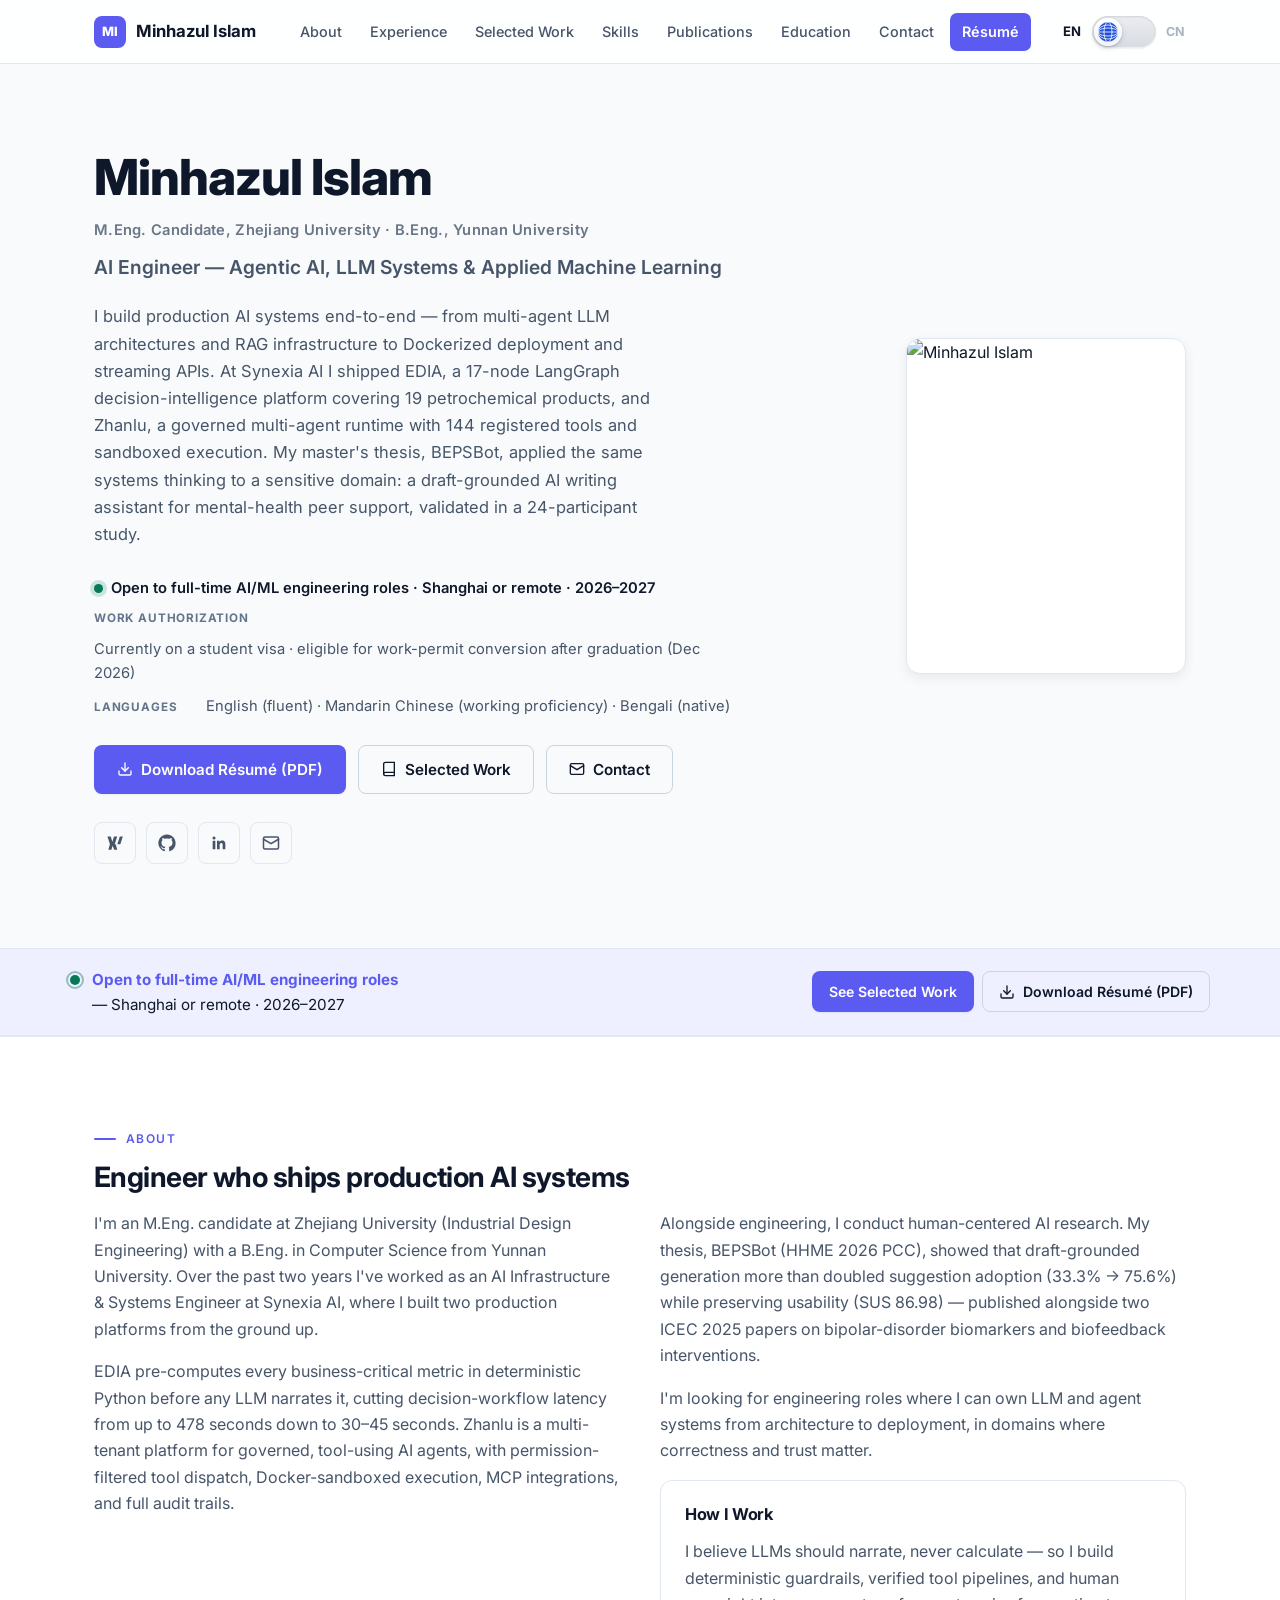
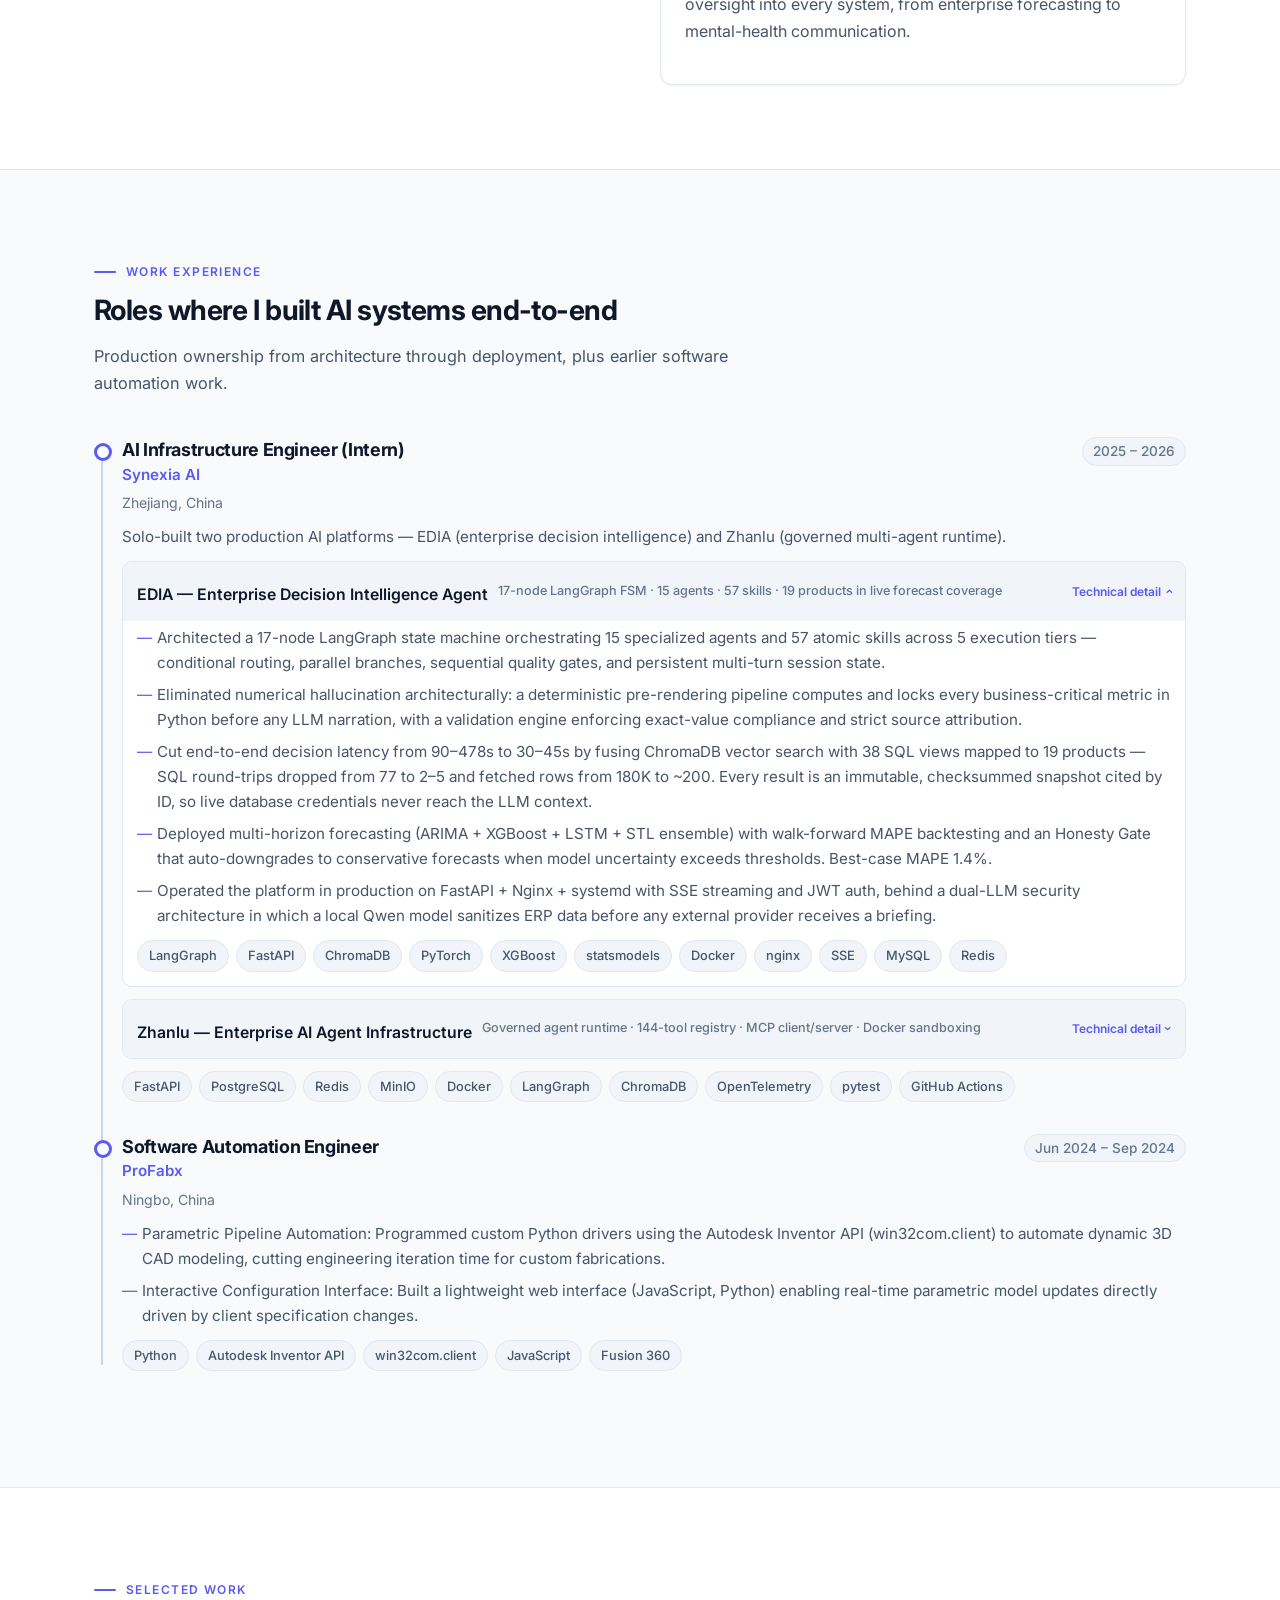
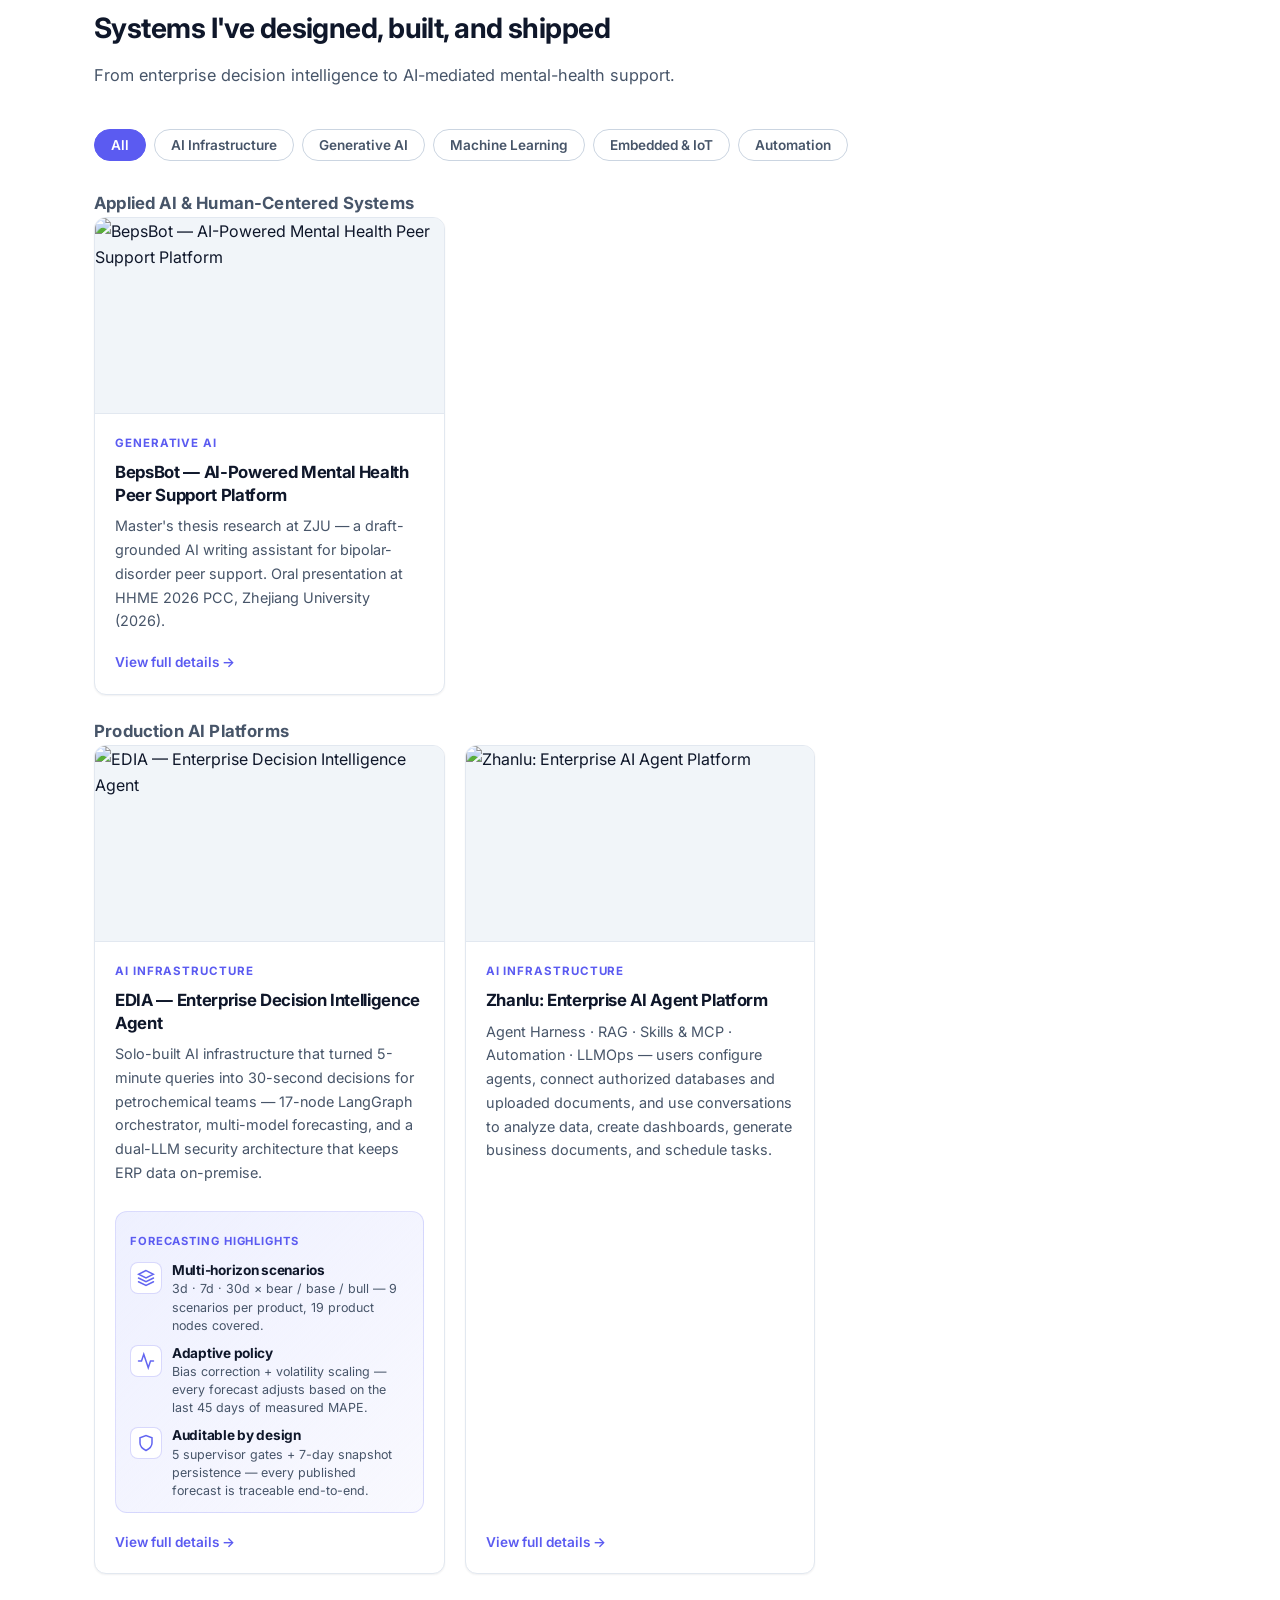
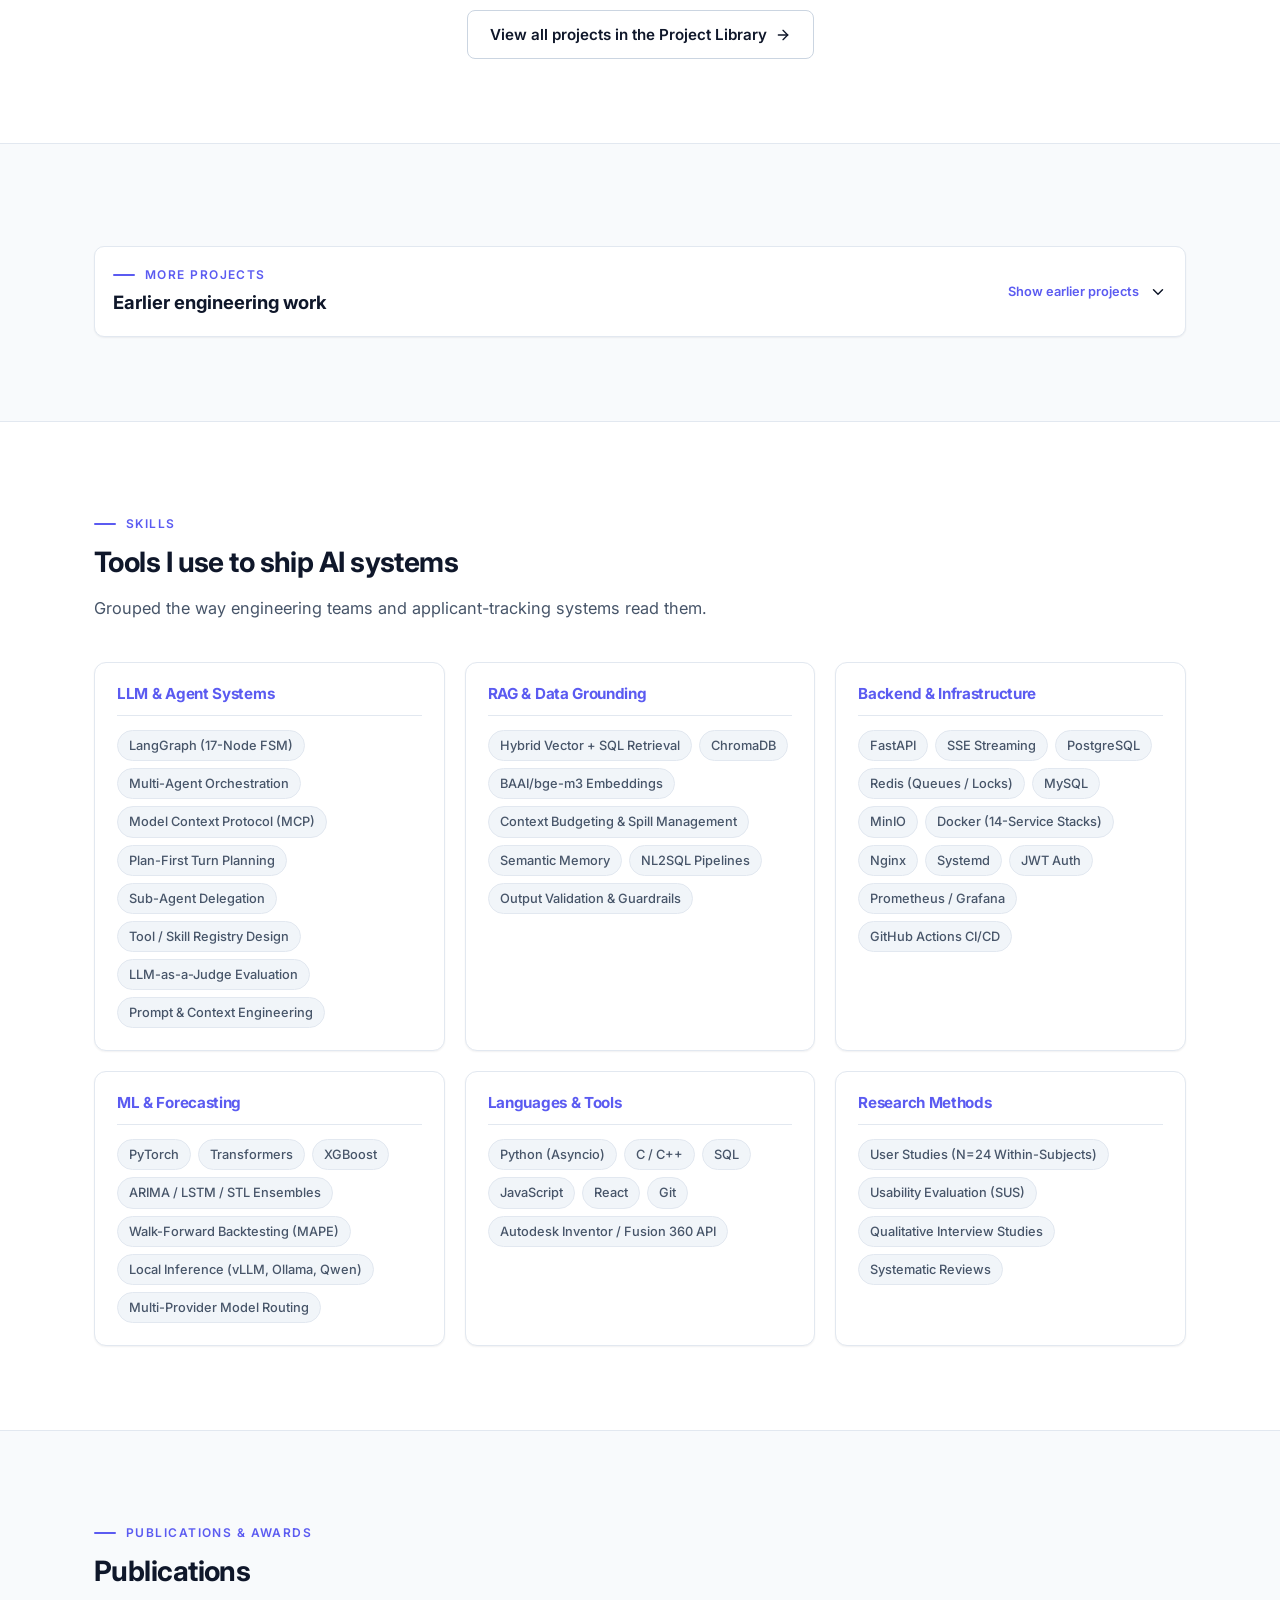
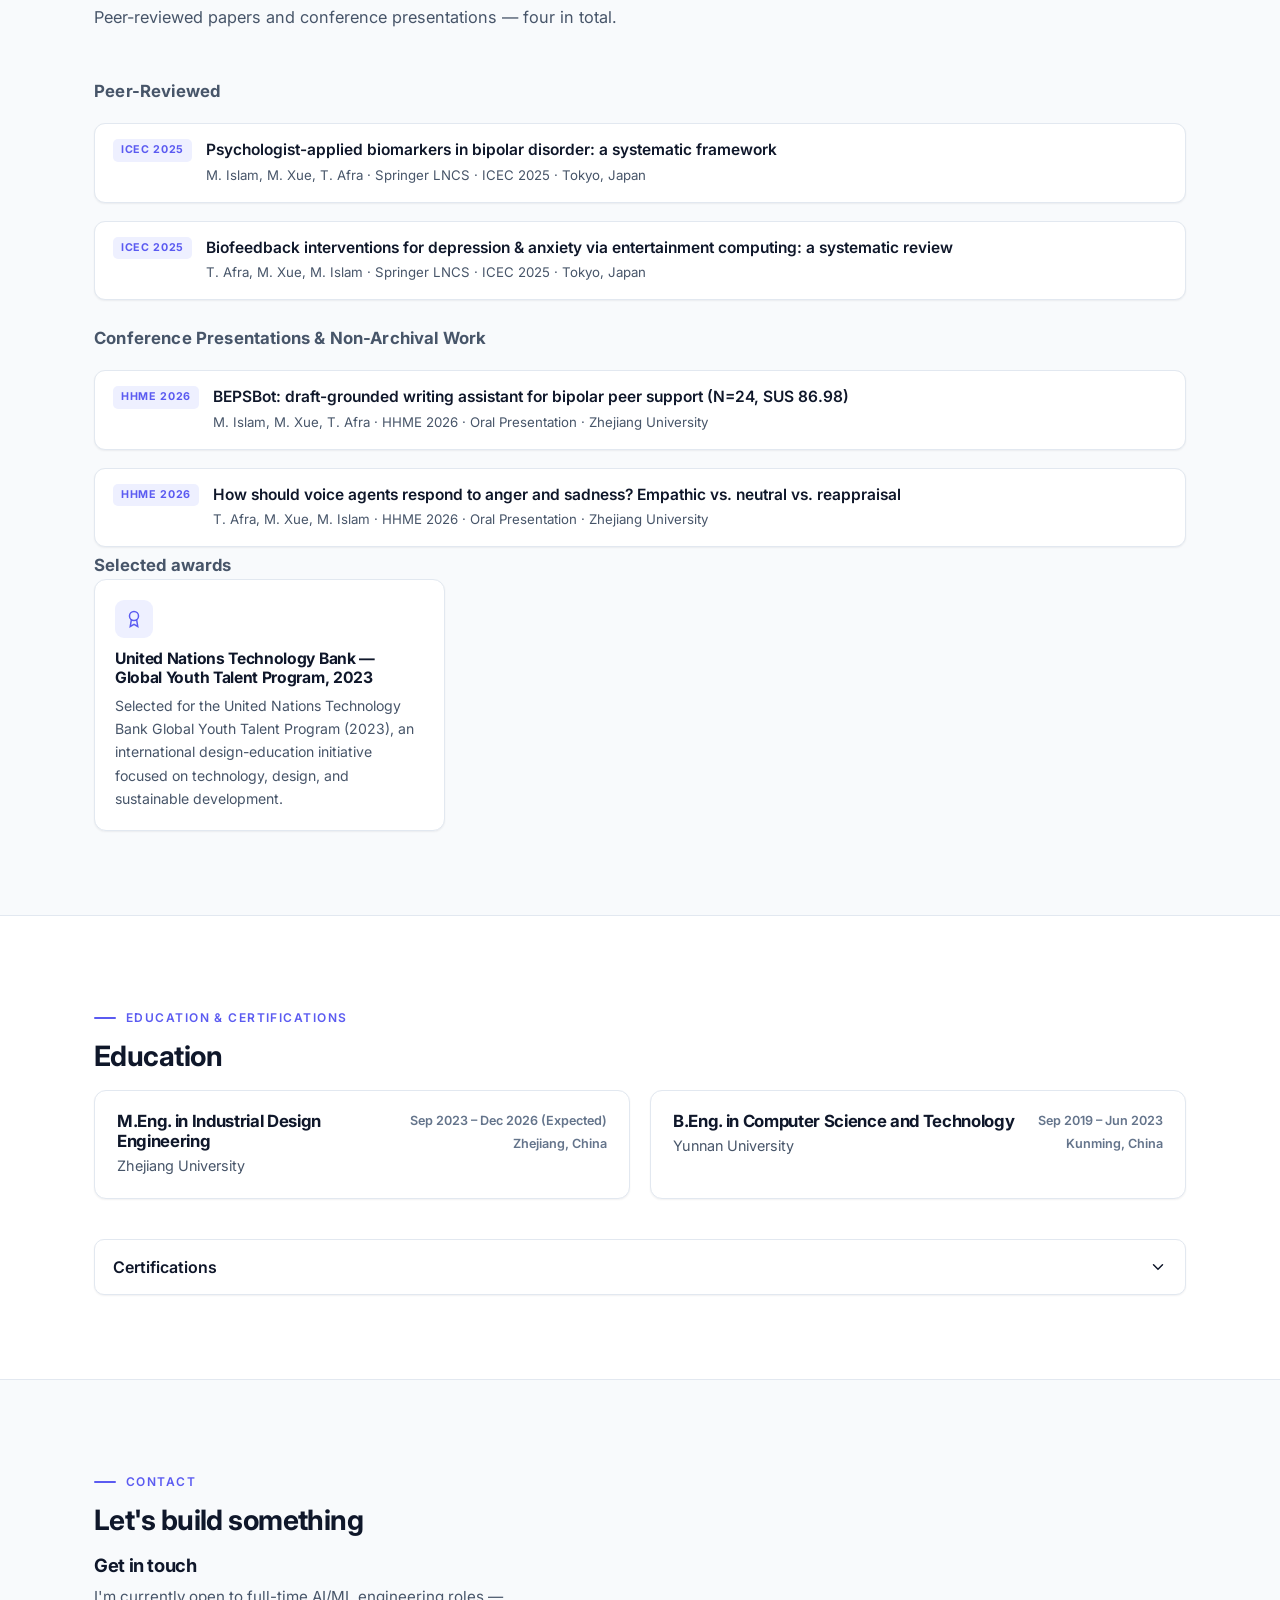
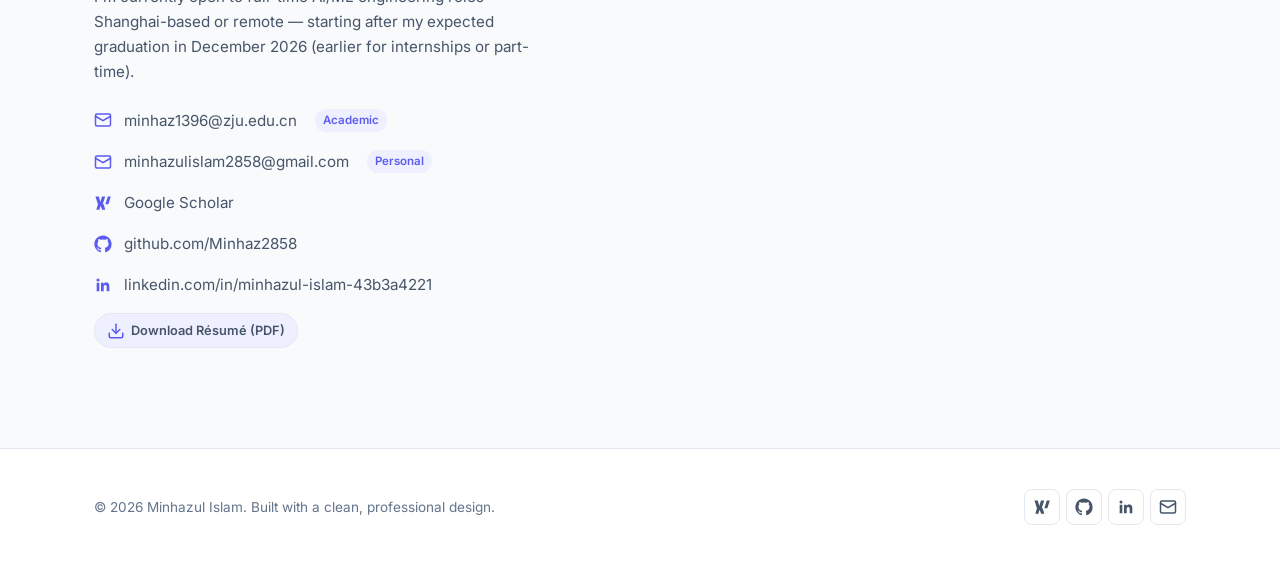
==== index.html @ f7683e4e "Reposition portfolio from PhD applicant to AI Engineer (EN + ZH) Reframe the bilingual portfolio for" ====
<!DOCTYPE html>
<html lang="en">
<head>
  <meta charset="UTF-8" />
  <meta name="viewport" content="width=device-width, initial-scale=1.0" />
  <title data-i18n="meta.title">Minhazul Islam — AI Engineer | Agentic AI, LLM Systems &amp; Full-Stack</title>
  <meta name="description" data-i18n="meta.description" content="AI Engineer with 2+ years building production agentic AI systems — LangGraph multi-agent platforms, RAG infrastructure, and LLMOps. Shipped a 17-node decision-intelligence platform covering 19 petrochemical products in live forecast use. Open to AI/ML engineering roles in Shanghai or remote." />
  <meta name="author" content="Minhazul Islam" />
  <meta property="og:type" content="profile" />
  <meta property="og:title" content="Minhazul Islam — AI Engineer | Agentic AI, LLM Systems &amp; Full-Stack" />
  <meta property="og:description" content="AI Engineer building production agentic AI systems: LangGraph multi-agent platforms, RAG infrastructure, and full-stack LLM applications. Open to full-time roles in Shanghai or remote." />
  <meta name="twitter:card" content="summary" />
  <meta name="twitter:title" content="Minhazul Islam — AI Engineer" />
  <meta name="twitter:description" content="Agentic AI, LLM systems, and full-stack engineering. Open to full-time roles in Shanghai or remote." />
  <link rel="icon" href="data:image/svg+xml,<svg xmlns='http://www.w3.org/2000/svg' viewBox='0 0 100 100'><rect width='100' height='100' rx='20' fill='%235b5bf1'/><text x='50' y='68' font-size='52' font-family='Arial' font-weight='bold' fill='white' text-anchor='middle'>MI</text></svg>" />
  <link rel="preconnect" href="https://fonts.googleapis.com" />
  <link rel="preconnect" href="https://fonts.gstatic.com" crossorigin />
  <link href="https://fonts.googleapis.com/css2?family=Inter:wght@400;500;600;700;800&display=swap" rel="stylesheet" />
  <link rel="stylesheet" href="css/style.css?v=1101" />
  <script>
    /* Theme init — landing page is always light, no dark mode */
    (function () {
      document.documentElement.setAttribute("data-theme", "light");
    })();
    /* Lang init — avoid flash of wrong language */
    (function () {
      var l = localStorage.getItem("lang");
      if (!l) l = (navigator.language || "").toLowerCase().indexOf("zh") === 0 ? "zh" : "en";
      document.documentElement.setAttribute("lang", l);
      document.documentElement.setAttribute("data-lang", l);
    })();
  </script>
</head>
<body>

  <!-- ======================= Navbar ======================= -->
  <nav class="navbar">
    <div class="container navbar-inner">
      <a href="#top" class="brand">
        <span class="brand-mark">MI</span>
        Minhazul Islam
      </a>
      <div class="nav-links" id="nav-links">
        <a href="#about" data-i18n="nav.about">About</a>
        <a href="#experience" data-i18n="nav.experience">Experience</a>
        <a href="#projects" data-i18n="nav.projects">Selected Work</a>
        <a href="#skills" data-i18n="nav.skills">Skills</a>
        <a href="#publications" data-i18n="nav.publications">Publications</a>
        <a href="#education" data-i18n="nav.education">Education</a>
        <a href="#contact" data-i18n="nav.contact">Contact</a>
        <a href="assets/Minhazul_Islam_Resume.pdf" class="nav-cv" download="Minhazul_Islam_Resume.pdf" data-i18n="nav.cv">Résumé</a>
      </div>
      <div class="nav-actions">
        <div class="lang-switch" id="lang-switch" data-lang="en">
          <span class="lang-switch-side left">EN</span>
          <button class="lang-track" id="lang-track" type="button" data-i18n-aria="contact.langAria" aria-label="Switch language" aria-pressed="false">
            <span class="lang-knob" aria-hidden="true">
              <svg class="lang-flag lang-flag-en" viewBox="0 0 22 22" aria-hidden="true">
                <defs>
                  <clipPath id="lang-globe-clip"><circle cx="11" cy="11" r="10"/></clipPath>
                </defs>
                <circle cx="11" cy="11" r="10" fill="#1d4ed8"/>
                <g clip-path="url(#lang-globe-clip)" fill="none" stroke="rgba(255,255,255,0.9)" stroke-width="0.9">
                  <ellipse cx="11" cy="11" rx="10" ry="4"/>
                  <ellipse cx="11" cy="11" rx="10" ry="7"/>
                  <ellipse cx="11" cy="11" rx="4" ry="10"/>
                  <line x1="1" y1="11" x2="21" y2="11"/>
                </g>
                <circle cx="11" cy="11" r="10" fill="none" stroke="rgba(255,255,255,0.4)" stroke-width="0.6"/>
              </svg>
              <svg class="lang-flag lang-flag-cn" viewBox="0 0 30 20" aria-hidden="true">
                <rect width="30" height="20" rx="1.5" fill="#de2910"/>
                <g fill="#ffde00">
                  <!-- Big star (upper left) -->
                  <polygon points="5,3.5 5.95,6.2 8.7,6.2 6.45,7.85 7.25,10.45 5,8.8 2.75,10.45 3.55,7.85 1.3,6.2 4.05,6.2"/>
                  <!-- Small stars (upper right) -->
                  <polygon points="11.5,1.5 11.9,2.55 12.95,2.55 12.1,3.15 12.45,4.2 11.5,3.6 10.55,4.2 10.9,3.15 10.05,2.55 11.1,2.55"/>
                  <polygon points="13.7,3.6 14.1,4.65 15.15,4.65 14.3,5.25 14.65,6.3 13.7,5.7 12.75,6.3 13.1,5.25 12.25,4.65 13.3,4.65"/>
                  <polygon points="13.7,6.6 14.1,7.65 15.15,7.65 14.3,8.25 14.65,9.3 13.7,8.7 12.75,9.3 13.1,8.25 12.25,7.65 13.3,7.65"/>
                  <polygon points="11.5,8.7 11.9,9.75 12.95,9.75 12.1,10.35 12.45,11.4 11.5,10.8 10.55,11.4 10.9,10.35 10.05,9.75 11.1,9.75"/>
                </g>
              </svg>
            </span>
          </button>
          <span class="lang-switch-side right">CN</span>
        </div>
        <button class="icon-btn menu-toggle" id="menu-toggle" aria-label="Open menu">
          <svg id="icon-menu" viewBox="0 0 24 24" fill="none" stroke="currentColor" stroke-width="2" stroke-linecap="round"><path d="M3 6h18M3 12h18M3 18h18"/></svg>
          <svg id="icon-close" viewBox="0 0 24 24" fill="none" stroke="currentColor" stroke-width="2" stroke-linecap="round" style="display:none"><path d="M18 6L6 18M6 6l12 12"/></svg>
        </button>
      </div>
    </div>
  </nav>

  <!-- Mobile menu -->
  <div class="mobile-menu" id="mobile-menu">
    <a href="#about" data-i18n="mm.about">About</a>
    <a href="#experience" data-i18n="mm.experience">Experience</a>
    <a href="#projects" data-i18n="mm.projects">Selected Work</a>
    <a href="#skills" data-i18n="mm.skills">Skills</a>
    <a href="#publications" data-i18n="mm.publications">Publications</a>
    <a href="#education" data-i18n="mm.education">Education</a>
    <a href="#earlier-projects" data-i18n="earlier.eyebrow">More Projects</a>
    <a href="#contact" data-i18n="mm.contact">Contact</a>
    <a href="assets/Minhazul_Islam_Resume.pdf" download="Minhazul_Islam_Resume.pdf" data-i18n="nav.cv">Résumé</a>
    <a href="projects.html" data-i18n="mm.library">Project Library</a>
  </div>

  <main id="top">

    <!-- ======================= Hero ======================= -->
    <header class="hero">
      <div class="container">
        <div class="hero-grid">
          <div class="hero-main">
            <h1>Minhazul Islam</h1>
            <p class="hero-kicker" data-i18n="hero.kicker">M.Eng. Candidate, Zhejiang University · B.Eng., Yunnan University</p>
            <p class="hero-role" data-i18n="hero.role">AI Engineer — Agentic AI, LLM Systems & Applied Machine Learning</p>
            <p class="hero-summary" data-i18n="hero.summary">
              I build production AI systems end-to-end — from multi-agent LLM architectures and RAG infrastructure to Dockerized deployment and streaming APIs. At Synexia AI I shipped EDIA, a 17-node LangGraph decision-intelligence platform covering 19 petrochemical products, and Zhanlu, a governed multi-agent runtime with 144 registered tools and sandboxed execution. My master's thesis, BEPSBot, applied the same systems thinking to a sensitive domain: a draft-grounded AI writing assistant for mental-health peer support, validated in a 24-participant study.
            </p>
            <ul class="hero-status">
              <li class="hs-item">
                <span class="hs-dot" aria-hidden="true"></span>
                <span class="hs-text" id="hero-availability">Open to full-time AI/ML engineering roles · Shanghai or remote · 2026–2027</span>
              </li>
              <li class="hs-item">
                <span class="hs-label" data-i18n="avail.workAuthLabel">Work authorization</span>
                <span class="hs-text" id="hero-workauth">Currently on a student visa · eligible for work-permit conversion after graduation (Dec 2026)</span>
              </li>
              <li class="hs-item">
                <span class="hs-label" data-i18n="avail.languagesLabel">Languages</span>
                <span class="hs-text" id="hero-languages">English (fluent) · Mandarin Chinese (working proficiency) · Bengali (native)</span>
              </li>
            </ul>
            <div class="hero-actions">
              <a href="assets/Minhazul_Islam_Resume.pdf" class="btn btn-primary" download="Minhazul_Islam_Resume.pdf" data-i18n-aria="hero.resumeAria" aria-label="Download résumé as PDF">
                <svg viewBox="0 0 24 24" fill="none" stroke="currentColor" stroke-width="2" stroke-linecap="round"><path d="M21 15v4a2 2 0 0 1-2 2H5a2 2 0 0 1-2-2v-4"/><path d="M7 10l5 5 5-5"/><path d="M12 15V3"/></svg>
                <span data-i18n="hero.downloadCv">Download Résumé (PDF)</span>
              </a>
              <a href="#projects" class="btn btn-secondary">
                <svg viewBox="0 0 24 24" fill="none" stroke="currentColor" stroke-width="2" stroke-linecap="round"><path d="M4 19.5A2.5 2.5 0 0 1 6.5 17H20"/><path d="M6.5 2H20v20H6.5A2.5 2.5 0 0 1 4 19.5v-15A2.5 2.5 0 0 1 6.5 2z"/></svg>
                <span data-i18n="hero.research">Selected Work</span>
              </a>
              <a href="#contact" class="btn btn-secondary">
                <svg viewBox="0 0 24 24" fill="none" stroke="currentColor" stroke-width="2" stroke-linecap="round"><rect x="2" y="4" width="20" height="16" rx="2"/><path d="m22 7-10 6L2 7"/></svg>
                <span data-i18n="hero.contactMe">Contact</span>
              </a>
            </div>
            <div class="hero-socials">
              <a class="icon-btn" href="https://scholar.google.com/citations?hl=en&view_op=search_authors&mauthors=Minhazul+Islam" target="_blank" rel="noopener" aria-label="Google Scholar">
                <svg viewBox="0 0 24 24" fill="currentColor"><path d="M5.242 13.769 1.955 3.206h4.393l1.863 6.301a75 75 0 0 1 .22 1.003 75 75 0 0 1 .238-1.003l1.98-6.301h4.283l-3.29 10.563zM22.396 3.206l-3.27 10.563h-3.999l3.271-10.563zM5.242 13.769 3.112 21h4.113l1.554-5.258 2.162 5.258h4.113l-2.13-7.231z"/></svg>
              </a>
              <a class="icon-btn" href="https://github.com/Minhaz2858" target="_blank" rel="noopener" aria-label="GitHub">
                <svg viewBox="0 0 24 24" fill="currentColor"><path d="M12 .5C5.65.5.5 5.65.5 12c0 5.08 3.29 9.39 7.86 10.91.58.11.79-.25.79-.55 0-.27-.01-1.17-.02-2.12-3.2.7-3.87-1.36-3.87-1.36-.52-1.33-1.28-1.68-1.28-1.68-1.04-.71.08-.7.08-.7 1.15.08 1.76 1.19 1.76 1.19 1.03 1.75 2.69 1.25 3.35.95.1-.74.4-1.25.72-1.54-2.55-.29-5.24-1.28-5.24-5.68 0-1.26.45-2.28 1.19-3.09-.12-.29-.52-1.46.11-3.05 0 0 .97-.31 3.17 1.18a11 11 0 0 1 5.77 0c2.2-1.49 3.17-1.18 3.17-1.18.63 1.59.23 2.76.11 3.05.74.81 1.19 1.83 1.19 3.09 0 4.41-2.69 5.38-5.25 5.67.41.35.77 1.04.77 2.1 0 1.52-.01 2.74-.01 3.11 0 .3.2.66.8.55A11.51 11.51 0 0 0 23.5 12C23.5 5.65 18.35.5 12 .5z"/></svg>
              </a>
              <a class="icon-btn" href="https://www.linkedin.com/in/minhazul-islam-43b3a4221/" target="_blank" rel="noopener" aria-label="LinkedIn">
                <svg viewBox="0 0 24 24" fill="currentColor"><path d="M20.45 20.45h-3.55v-5.57c0-1.33-.03-3.04-1.85-3.04-1.86 0-2.14 1.45-2.14 2.94v5.67H9.35V9h3.41v1.56h.05c.48-.9 1.64-1.85 3.37-1.85 3.6 0 4.27 2.37 4.27 5.46v6.28zM5.34 7.43a2.06 2.06 0 1 1 0-4.12 2.06 2.06 0 0 1 0 4.12zM7.12 20.45H3.55V9h3.57v11.45z"/></svg>
              </a>
              <a class="icon-btn" href="mailto:minhaz1396@zju.edu.cn" aria-label="Email">
                <svg viewBox="0 0 24 24" fill="none" stroke="currentColor" stroke-width="2" stroke-linecap="round"><rect x="2" y="4" width="20" height="16" rx="2"/><path d="m22 7-10 6L2 7"/></svg>
              </a>
            </div>
          </div>
          <div class="hero-photo">
            <div class="photo-frame">
              <img src="assets/profile.jpg" alt="Minhazul Islam" />
            </div>
          </div>
        </div>
      </div>
    </header>

    <!-- ======================= Availability ======================= -->
    <div class="availability">
      <div class="container availability-inner">
        <p class="availability-text">
          <span class="av-pulse" aria-hidden="true"></span>
          <span class="avail-content">
            <strong data-i18n="avail.textStrong">Open to full-time AI/ML engineering roles</strong>
            <span data-i18n="avail.textRest"> — Shanghai or remote · 2026–2027</span>
          </span>
        </p>
        <div class="availability-actions">
          <a href="#projects" class="btn btn-primary" data-i18n="avail.seeProjects">See Selected Work</a>
          <a href="assets/Minhazul_Islam_Resume.pdf" class="btn btn-secondary" download="Minhazul_Islam_Resume.pdf">
            <svg viewBox="0 0 24 24" fill="none" stroke="currentColor" stroke-width="2" stroke-linecap="round"><path d="M21 15v4a2 2 0 0 1-2 2H5a2 2 0 0 1-2-2v-4"/><path d="M7 10l5 5 5-5"/><path d="M12 15V3"/></svg>
            <span data-i18n="avail.downloadCv">Download Résumé (PDF)</span>
          </a>
        </div>
      </div>
    </div>

    <!-- ======================= About ======================= -->
    <section class="section section-alt" id="about">
      <div class="container">
        <span class="eyebrow" data-i18n="about.eyebrow">About</span>
        <h2 class="section-title" data-i18n="about.title">Engineer who ships production AI systems</h2>
        <div class="about-grid">
          <div>
            <p data-i18n="about.p1">
              I'm an M.Eng. candidate at Zhejiang University (Industrial Design Engineering) with a B.Eng. in Computer Science from Yunnan University. Over the past two years I've worked as an AI Infrastructure &amp; Systems Engineer at Synexia AI, where I built two production platforms from the ground up.
            </p>
            <p data-i18n="about.p2">
              EDIA pre-computes every business-critical metric in deterministic Python before any LLM narrates it, cutting decision-workflow latency from up to 478 seconds down to 30–45 seconds. Zhanlu is a multi-tenant platform for governed, tool-using AI agents, with permission-filtered tool dispatch, Docker-sandboxed execution, MCP integrations, and full audit trails.
            </p>
          </div>
          <div>
            <p data-i18n="about.p3">
              Alongside engineering, I conduct human-centered AI research. My thesis, BEPSBot (HHME 2026 PCC), showed that draft-grounded generation more than doubled suggestion adoption (33.3% → 75.6%) while preserving usability (SUS 86.98) — published alongside two ICEC 2025 papers on bipolar-disorder biomarkers and biofeedback interventions.
            </p>
            <p data-i18n="about.p4">
              I'm looking for engineering roles where I can own LLM and agent systems from architecture to deployment, in domains where correctness and trust matter.
            </p>
            <div class="about-card">
              <h3 data-i18n="about.howTitle">How I Work</h3>
              <p data-i18n="about.howIWork">
                I believe LLMs should narrate, never calculate — so I build deterministic guardrails, verified tool pipelines, and human oversight into every system, from enterprise forecasting to mental-health communication.
              </p>
            </div>
          </div>
        </div>
      </div>
    </section>

    <!-- ======================= Experience ======================= -->
    <section class="section" id="experience">
      <div class="container">
        <span class="eyebrow" data-i18n="exp.eyebrow">Work Experience</span>
        <h2 class="section-title" data-i18n="exp.title">Roles where I built AI systems end-to-end</h2>
        <p class="section-sub" data-i18n="exp.sub">Production ownership from architecture through deployment, plus earlier software automation work.</p>
        <div class="timeline" id="experience-list"></div>
      </div>
    </section>

    <!-- ======================= Selected Work ======================= -->
    <section class="section section-alt" id="projects">
      <div class="container">
        <span class="eyebrow" data-i18n="proj.eyebrow">Selected Work</span>
        <h2 class="section-title" data-i18n="proj.title">Systems I've designed, built, and shipped</h2>
        <p class="section-sub" data-i18n="proj.sub">From enterprise decision intelligence to AI-mediated mental-health support.</p>
        <div class="filter-bar" id="filter-bar"></div>
        <h3 class="grid-subhead" data-i18n="proj.researchTitle">Applied AI &amp; Human-Centered Systems</h3>
        <div class="projects-grid" id="research-projects-grid"></div>
        <h3 class="grid-subhead" data-i18n="proj.systemsTitle">Production AI Platforms</h3>
        <div class="projects-grid" id="systems-projects-grid"></div>
        <div class="view-all-row">
          <a href="projects.html" class="btn btn-secondary">
            <span data-i18n="proj.viewAll">View all projects in the Project Library</span>
            <svg viewBox="0 0 24 24" fill="none" stroke="currentColor" stroke-width="2" stroke-linecap="round"><path d="M5 12h14"/><path d="m12 5 7 7-7 7"/></svg>
          </a>
        </div>
      </div>
    </section>

    <!-- ======================= More Projects ======================= -->
    <section class="section" id="earlier-projects">
      <div class="container">
        <details class="certs-collapse earlier-collapse">
          <summary>
            <span class="earlier-summary">
              <span class="eyebrow" data-i18n="earlier.eyebrow">More Projects</span>
              <span class="earlier-title" data-i18n="earlier.title">Earlier engineering work</span>
            </span>
            <span class="exp-toggle" data-i18n="earlier.toggle">Show earlier projects</span>
            <svg viewBox="0 0 24 24" fill="none" stroke="currentColor" stroke-width="2" stroke-linecap="round" aria-hidden="true"><path d="m6 9 6 6 6-6"/></svg>
          </summary>
          <div class="earlier-body">
            <p class="section-sub" data-i18n="earlier.sub">CAD automation, assistive hardware, IoT, and recommendation systems.</p>
            <div class="projects-grid" id="earlier-projects-grid"></div>
            <div class="view-all-row">
              <a href="projects.html" class="btn btn-secondary">
                <span data-i18n="proj.viewAll">View all projects in the Project Library</span>
                <svg viewBox="0 0 24 24" fill="none" stroke="currentColor" stroke-width="2" stroke-linecap="round"><path d="M5 12h14"/><path d="m12 5 7 7-7 7"/></svg>
              </a>
            </div>
          </div>
        </details>
      </div>
    </section>

    <!-- ======================= Skills ======================= -->
    <section class="section section-alt" id="skills">
      <div class="container">
        <span class="eyebrow" data-i18n="skills.eyebrow">Skills</span>
        <h2 class="section-title" data-i18n="skills.title">Tools I use to ship AI systems</h2>
        <p class="section-sub" data-i18n="skills.sub">Grouped the way engineering teams and applicant-tracking systems read them.</p>
        <div class="skills-grid" id="skills-grid"></div>
      </div>
    </section>

    <!-- ======================= Publications & Awards ======================= -->
    <section class="section" id="publications">
      <div class="container">
        <span class="eyebrow" data-i18n="pub.eyebrow">Publications &amp; Awards</span>
        <h2 class="section-title" data-i18n="pub.title">Publications</h2>
        <p class="section-sub" data-i18n="pub.sub">Peer-reviewed papers and conference presentations — four in total.</p>
        <div id="publications-list"></div>
        <h3 class="grid-subhead" data-i18n="ach.title">Selected awards</h3>
        <div class="achv-grid" id="achv-grid"></div>
      </div>
    </section>

    <!-- ======================= Education ======================= -->
    <section class="section section-alt" id="education">
      <div class="container">
        <span class="eyebrow" data-i18n="edu.eyebrow">Education &amp; Certifications</span>
        <h2 class="section-title" data-i18n="edu.title">Education</h2>
        <div class="edu-grid" id="edu-list"></div>
        <details class="certs-collapse">
          <summary>
            <span data-i18n="edu.certsTitle">Certifications</span>
            <svg viewBox="0 0 24 24" fill="none" stroke="currentColor" stroke-width="2" stroke-linecap="round" aria-hidden="true"><path d="m6 9 6 6 6-6"/></svg>
          </summary>
          <div class="cert-list" id="cert-list"></div>
        </details>
      </div>
    </section>

    <!-- ======================= Contact ======================= -->
    <section class="section" id="contact">
      <div class="container">
        <span class="eyebrow" data-i18n="contact.eyebrow">Contact</span>
        <h2 class="section-title" data-i18n="contact.title">Let's build something</h2>
        <div class="contact-grid">
          <div class="contact-info">
            <h3 data-i18n="contact.getInTouch">Get in touch</h3>
            <p data-i18n="contact.text">I'm open to full-time AI/ML engineering roles in Shanghai or remote, starting 2026–2027. I'm most interested in teams building LLM/agent systems, RAG infrastructure, or applied machine learning where correctness matters. I'm also happy to talk about the published research behind these systems.</p>
            <ul class="contact-list">
              <li>
                <svg viewBox="0 0 24 24" fill="none" stroke="currentColor" stroke-width="2" stroke-linecap="round"><rect x="2" y="4" width="20" height="16" rx="2"/><path d="m22 7-10 6L2 7"/></svg>
                <a href="mailto:minhaz1396@zju.edu.cn">minhaz1396@zju.edu.cn</a>
                <span class="contact-tag">Academic</span>
              </li>
              <li>
                <svg viewBox="0 0 24 24" fill="none" stroke="currentColor" stroke-width="2" stroke-linecap="round"><rect x="2" y="4" width="20" height="16" rx="2"/><path d="m22 7-10 6L2 7"/></svg>
                <a href="mailto:minhazulislam2858@gmail.com">minhazulislam2858@gmail.com</a>
                <span class="contact-tag">Personal</span>
              </li>
              <li>
                <svg viewBox="0 0 24 24" fill="currentColor"><path d="M5.242 13.769 1.955 3.206h4.393l1.863 6.301a75 75 0 0 1 .22 1.003 75 75 0 0 1 .238-1.003l1.98-6.301h4.283l-3.29 10.563zM22.396 3.206l-3.27 10.563h-3.999l3.271-10.563zM5.242 13.769 3.112 21h4.113l1.554-5.258 2.162 5.258h4.113l-2.13-7.231z"/></svg>
                <a href="https://scholar.google.com/citations?hl=en&view_op=search_authors&mauthors=Minhazul+Islam" target="_blank" rel="noopener">Google Scholar</a>
              </li>
              <li>
                <svg viewBox="0 0 24 24" fill="currentColor"><path d="M12 .5C5.65.5.5 5.65.5 12c0 5.08 3.29 9.39 7.86 10.91.58.11.79-.25.79-.55 0-.27-.01-1.17-.02-2.12-3.2.7-3.87-1.36-3.87-1.36-.52-1.33-1.28-1.68-1.28-1.68-1.04-.71.08-.7.08-.7 1.15.08 1.76 1.19 1.76 1.19 1.03 1.75 2.69 1.25 3.35.95.1-.74.4-1.25.72-1.54-2.55-.29-5.24-1.28-5.24-5.68 0-1.26.45-2.28 1.19-3.09-.12-.29-.52-1.46.11-3.05 0 0 .97-.31 3.17 1.18a11 11 0 0 1 5.77 0c2.2-1.49 3.17-1.18 3.17-1.18.63 1.59.23 2.76.11 3.05.74.81 1.19 1.83 1.19 3.09 0 4.41-2.69 5.38-5.25 5.67.41.35.77 1.04.77 2.1 0 1.52-.01 2.74-.01 3.11 0 .3.2.66.8.55A11.51 11.51 0 0 0 23.5 12C23.5 5.65 18.35.5 12 .5z"/></svg>
                <a href="https://github.com/Minhaz2858" target="_blank" rel="noopener">github.com/Minhaz2858</a>
              </li>
              <li>
                <svg viewBox="0 0 24 24" fill="currentColor"><path d="M20.45 20.45h-3.55v-5.57c0-1.33-.03-3.04-1.85-3.04-1.86 0-2.14 1.45-2.14 2.94v5.67H9.35V9h3.41v1.56h.05c.48-.9 1.64-1.85 3.37-1.85 3.6 0 4.27 2.37 4.27 5.46v6.28zM5.34 7.43a2.06 2.06 0 1 1 0-4.12 2.06 2.06 0 0 1 0 4.12zM7.12 20.45H3.55V9h3.57v11.45z"/></svg>
                <a href="https://www.linkedin.com/in/minhazul-islam-43b3a4221/" target="_blank" rel="noopener">linkedin.com/in/minhazul-islam-43b3a4221</a>
              </li>
              <li>
                <a class="paper-btn" href="assets/Minhazul_Islam_Resume.pdf" download="Minhazul_Islam_Resume.pdf">
                  <svg viewBox="0 0 24 24" fill="none" stroke="currentColor" stroke-width="2" stroke-linecap="round"><path d="M21 15v4a2 2 0 0 1-2 2H5a2 2 0 0 1-2-2v-4"/><path d="M7 10l5 5 5-5"/><path d="M12 15V3"/></svg>
                  <span data-i18n="contact.downloadCv">Download Résumé (PDF)</span>
                </a>
              </li>
            </ul>
          </div>
        </div>
      </div>
    </section>
  </main>

  <!-- ======================= Footer ======================= -->
  <footer class="footer">
    <div class="container footer-inner">
      <p>&copy; <span id="year"></span> Minhazul Islam. <span data-i18n="footer.tagline">Built with a clean, professional design.</span></p>
      <div class="footer-links">
        <a class="icon-btn" href="https://scholar.google.com/citations?hl=en&view_op=search_authors&mauthors=Minhazul+Islam" target="_blank" rel="noopener" aria-label="Google Scholar">
          <svg viewBox="0 0 24 24" fill="currentColor"><path d="M5.242 13.769 1.955 3.206h4.393l1.863 6.301a75 75 0 0 1 .22 1.003 75 75 0 0 1 .238-1.003l1.98-6.301h4.283l-3.29 10.563zM22.396 3.206l-3.27 10.563h-3.999l3.271-10.563zM5.242 13.769 3.112 21h4.113l1.554-5.258 2.162 5.258h4.113l-2.13-7.231z"/></svg>
        </a>
        <a class="icon-btn" href="https://github.com/Minhaz2858" target="_blank" rel="noopener" aria-label="GitHub">
          <svg viewBox="0 0 24 24" fill="currentColor"><path d="M12 .5C5.65.5.5 5.65.5 12c0 5.08 3.29 9.39 7.86 10.91.58.11.79-.25.79-.55 0-.27-.01-1.17-.02-2.12-3.2.7-3.87-1.36-3.87-1.36-.52-1.33-1.28-1.68-1.28-1.68-1.04-.71.08-.7.08-.7 1.15.08 1.76 1.19 1.76 1.19 1.03 1.75 2.69 1.25 3.35.95.1-.74.4-1.25.72-1.54-2.55-.29-5.24-1.28-5.24-5.68 0-1.26.45-2.28 1.19-3.09-.12-.29-.52-1.46.11-3.05 0 0 .97-.31 3.17 1.18a11 11 0 0 1 5.77 0c2.2-1.49 3.17-1.18 3.17-1.18.63 1.59.23 2.76.11 3.05.74.81 1.19 1.83 1.19 3.09 0 4.41-2.69 5.38-5.25 5.67.41.35.77 1.04.77 2.1 0 1.52-.01 2.74-.01 3.11 0 .3.2.66.8.55A11.51 11.51 0 0 0 23.5 12C23.5 5.65 18.35.5 12 .5z"/></svg>
        </a>
        <a class="icon-btn" href="https://www.linkedin.com/in/minhazul-islam-43b3a4221/" target="_blank" rel="noopener" aria-label="LinkedIn">
          <svg viewBox="0 0 24 24" fill="currentColor"><path d="M20.45 20.45h-3.55v-5.57c0-1.33-.03-3.04-1.85-3.04-1.86 0-2.14 1.45-2.14 2.94v5.67H9.35V9h3.41v1.56h.05c.48-.9 1.64-1.85 3.37-1.85 3.6 0 4.27 2.37 4.27 5.46v6.28zM5.34 7.43a2.06 2.06 0 1 1 0-4.12 2.06 2.06 0 0 1 0 4.12zM7.12 20.45H3.55V9h3.57v11.45z"/></svg>
        </a>
        <a class="icon-btn" href="mailto:minhaz1396@zju.edu.cn" aria-label="Email">
          <svg viewBox="0 0 24 24" fill="none" stroke="currentColor" stroke-width="2" stroke-linecap="round"><rect x="2" y="4" width="20" height="16" rx="2"/><path d="m22 7-10 6L2 7"/></svg>
        </a>
      </div>
    </div>
  </footer>

  <script src="js/i18n.js?v=1101"></script>
  <script src="js/data.js?v=1101"></script>
  <script src="js/data.zh.js?v=1101"></script>
  <script src="js/main.js?v=1101"></script>
</body>
</html>
---- css/style.css ----
/* ============================================================
   Minhazul Islam — AI Engineer Portfolio
   Clean, professional design system
   ============================================================ */

:root {
  --font: "Inter", -apple-system, BlinkMacSystemFont, "Segoe UI", Roboto, sans-serif;

  --bg: #f8fafc;
  --bg-alt: #ffffff;
  --card: #ffffff;
  --text: #0f172a;
  --text-muted: #475569;
  --text-faint: #64748b;
  --border: #e2e8f0;
  --border-strong: #cbd5e1;
  --accent: #5b5bf1;
  --accent-strong: #4338ca;
  --accent-soft: #eef0ff;
  --on-accent: #ffffff;
  --shadow-sm: 0 1px 2px rgba(15, 23, 42, 0.06);
  --shadow-md: 0 4px 12px rgba(15, 23, 42, 0.07);
  --nav-bg: rgba(255, 255, 255, 0.85);
  --chip-bg: #f1f5f9;
  --success: #047857;
  --glass: rgba(255, 255, 255, 0.6);
  --glass-strong: rgba(255, 255, 255, 0.86);
}

html[data-theme="dark"] {
  --bg: #0b1220;
  --bg-alt: #0f172a;
  --card: #111a2c;
  --text: #e2e8f0;
  --text-muted: #94a3b8;
  --text-faint: #64748b;
  --border: #1e293b;
  --border-strong: #334155;
  --accent: #818cf8;
  --accent-strong: #a5b4fc;
  --accent-soft: rgba(129, 140, 248, 0.14);
  --on-accent: #ffffff;
  --shadow-sm: 0 1px 2px rgba(0, 0, 0, 0.4);
  --shadow-md: 0 4px 14px rgba(0, 0, 0, 0.35);
  --nav-bg: rgba(11, 18, 32, 0.85);
  --chip-bg: #1e293b;
  --success: #34d399;
  --glass: rgba(15, 23, 42, 0.55);
  --glass-strong: rgba(15, 23, 42, 0.92);
}

* { box-sizing: border-box; margin: 0; padding: 0; }

html {
  scroll-behavior: smooth;
  scroll-padding-top: 84px;
}

body {
  font-family: var(--font);
  background: var(--bg);
  color: var(--text);
  line-height: 1.65;
  font-size: 16px;
  -webkit-font-smoothing: antialiased;
  transition: background 0.3s ease, color 0.3s ease;
}

img, video { max-width: 100%; display: block; }

a { color: var(--accent); text-decoration: none; transition: color 0.2s ease; }
a:hover { color: var(--accent-strong); }
ul { list-style: none; }

.container { max-width: 1140px; margin: 0 auto; padding: 0 24px; }

.section { padding: 84px 0; scroll-margin-top: 84px; }
.section-alt { background: var(--bg-alt); border-top: 1px solid var(--border); border-bottom: 1px solid var(--border); }
.section-featured {
  background: linear-gradient(135deg, var(--accent-soft) 0%, var(--bg) 100%);
  border-top: 1px solid var(--border);
  border-bottom: 1px solid var(--border);
  padding: 56px 0;
}
.featured-grid {
  display: grid;
  grid-template-columns: 1fr 1.05fr;
  gap: 32px;
  align-items: stretch;
}
.featured-media { display: flex; flex-direction: column; gap: 12px; }
.featured-media video {
  width: 100%;
  aspect-ratio: 16/10;
  border-radius: 14px;
  background: #000;
  border: 1px solid var(--border);
  box-shadow: var(--shadow-md);
}
.featured-screenshots { display: grid; grid-template-columns: 1fr; gap: 12px; }
.featured-screenshots img {
  width: 100%;
  border-radius: 10px;
  border: 1px solid var(--border);
  box-shadow: var(--shadow-sm);
}
.featured-fig { margin: 0; background: var(--card); border: 1px solid var(--border); border-radius: 10px; box-shadow: var(--shadow-sm); overflow: hidden; }
.featured-fig img { display: block; border-radius: 0; border: none; box-shadow: none; }
.featured-fig figcaption { font-size: 0.78rem; color: var(--text-muted); padding: 10px 14px; line-height: 1.5; background: var(--bg-alt); border-top: 1px solid var(--border); }
.featured-content { display: flex; flex-direction: column; gap: 16px; }
.featured-problem {
  font-size: 1rem;
  color: var(--text);
  padding: 14px 16px;
  background: var(--card);
  border-left: 3px solid var(--accent);
  border-radius: 6px;
  line-height: 1.55;
  margin: 0;
}
.featured-metrics {
  display: grid;
  grid-template-columns: repeat(3, 1fr);
  gap: 10px;
  margin: 4px 0;
}
.metric {
  background: var(--card);
  border: 1px solid var(--border);
  border-radius: 10px;
  padding: 14px 12px;
  text-align: center;
}
.metric-highlight { border-color: var(--accent); background: var(--accent-soft); }
.metric-num { font-size: 1.15rem; font-weight: 700; color: var(--accent); line-height: 1.2; }
.metric-label { font-size: 0.75rem; color: var(--text-muted); margin-top: 4px; line-height: 1.35; }
.featured-summary { font-size: 0.95rem; color: var(--text-muted); line-height: 1.6; margin: 0; }
.featured-cta { display: flex; gap: 10px; flex-wrap: wrap; margin-top: 4px; }
.featured-cta .btn { display: inline-flex; align-items: center; gap: 6px; }
.featured-cta .btn svg { width: 16px; height: 16px; }

@media (max-width: 960px) {
  .featured-grid { grid-template-columns: 1fr; }
  .featured-metrics { grid-template-columns: 1fr; }
}

/* ---------- Typography ---------- */

h1, h2, h3, h4 { line-height: 1.2; letter-spacing: -0.02em; font-weight: 700; }

.eyebrow {
  display: inline-flex; align-items: center; gap: 10px;
  font-size: 12px; font-weight: 600; letter-spacing: 0.12em;
  text-transform: uppercase; color: var(--accent); margin-bottom: 12px;
}
.eyebrow::before { content: ""; width: 22px; height: 2px; background: var(--accent); border-radius: 2px; }

.section-title { font-size: 1.75rem; font-weight: 700; margin-bottom: 16px; }
.section-sub { color: var(--text-muted); max-width: 640px; font-size: 1.02rem; margin-bottom: 40px; }

/* ---------- Buttons ---------- */

.btn {
  display: inline-flex; align-items: center; gap: 8px;
  padding: 11px 22px; border-radius: 8px; font-size: 0.95rem; font-weight: 600;
  font-family: var(--font); cursor: pointer; border: 1px solid transparent;
  text-decoration: none;
  transition: background 0.2s ease, color 0.2s ease, border-color 0.2s ease, box-shadow 0.2s ease;
}
.btn svg { width: 16px; height: 16px; flex-shrink: 0; }

.btn-primary { background: var(--accent); color: var(--on-accent); box-shadow: var(--shadow-sm); }
.btn-primary:hover { background: var(--accent-strong); color: var(--on-accent); box-shadow: var(--shadow-md); }

.btn-secondary { background: transparent; color: var(--text); border-color: var(--border-strong); }
.btn-secondary:hover { border-color: var(--accent); color: var(--accent); }

/* ---------- Navbar ---------- */

.navbar {
  position: fixed; top: 0; left: 0; right: 0; height: 64px; z-index: 100;
  background: var(--nav-bg);
  backdrop-filter: blur(10px); -webkit-backdrop-filter: blur(10px);
  border-bottom: 1px solid var(--border);
}

.navbar-inner { height: 64px; display: flex; align-items: center; justify-content: space-between; gap: 16px; }

.brand { display: flex; align-items: center; gap: 10px; font-weight: 700; font-size: 1.05rem; color: var(--text); }
.brand-mark {
  width: 32px; height: 32px; border-radius: 8px; background: var(--accent);
  color: var(--on-accent); display: flex; align-items: center; justify-content: center;
  font-size: 0.8rem; font-weight: 800;
}

.nav-links { display: flex; align-items: center; gap: 4px; }
.nav-links a { padding: 7px 12px; border-radius: 7px; font-size: 0.9rem; font-weight: 500; color: var(--text-muted); }
.nav-links a:hover, .nav-links a.active { color: var(--accent); background: var(--accent-soft); }

.nav-actions { display: flex; align-items: center; gap: 8px; }

.icon-btn {
  width: 38px; height: 38px; border-radius: 8px; border: 1px solid var(--border);
  background: transparent; color: var(--text-muted);
  display: inline-flex; align-items: center; justify-content: center; cursor: pointer;
  transition: color 0.2s ease, border-color 0.2s ease, background 0.2s ease;
}
.icon-btn:hover { color: var(--accent); border-color: var(--accent); background: var(--accent-soft); }
.icon-btn svg { width: 18px; height: 18px; }

/* ============================================================
   Language switcher — iOS-style pill toggle (EN ⇆ CN)
   Track + sliding knob + side labels. Pure CSS, no JS animation
   required — the knob slides on transform, flags cross-fade.
   ============================================================ */
.lang-switch {
  display: inline-flex; align-items: center; gap: 10px;
  height: 38px;
  user-select: none;
  --track-w: 64px;          /* total track width */
  --track-h: 32px;          /* total track height */
  --knob-size: 28px;        /* knob diameter */
  --knob-pad: 2px;          /* padding between knob and track edge */
}

.lang-switch-side {
  font-size: 0.78rem; font-weight: 700; letter-spacing: 0.04em;
  color: var(--text-faint);
  transition: color 0.25s ease, transform 0.25s ease, opacity 0.25s ease;
  cursor: default;
}
/* Active side gets the dark navy text color, inactive stays faded */
.lang-switch[data-lang="en"] .lang-switch-side.left,
.lang-switch[data-lang="zh"] .lang-switch-side.right {
  color: var(--text);
  transform: scale(1.05);
}
.lang-switch[data-lang="en"] .lang-switch-side.right,
.lang-switch[data-lang="zh"] .lang-switch-side.left {
  opacity: 0.55;
}

.lang-track {
  position: relative;
  flex-shrink: 0;
  width: var(--track-w); height: var(--track-h);
  border-radius: calc(var(--track-h) / 2);
  border: none;
  padding: 0;
  cursor: pointer;
  background: linear-gradient(180deg, #ebedf1, #d8dbe2);
  box-shadow:
    inset 0 1px 2px rgba(15, 23, 42, 0.12),
    inset 0 -1px 1px rgba(255, 255, 255, 0.6),
    0 1px 2px rgba(15, 23, 42, 0.06);
  transition: background 0.3s ease, box-shadow 0.3s ease, transform 0.15s ease;
}
.lang-track:hover {
  background: linear-gradient(180deg, #e2e5ec, #c8ccd5);
}
.lang-track:active { transform: scale(0.96); }
.lang-track:focus-visible {
  outline: 2px solid var(--accent); outline-offset: 3px;
}
/* When CN is active, the track picks up a soft indigo accent — iOS-style tint */
.lang-switch[data-lang="zh"] .lang-track {
  background: linear-gradient(180deg, #818cf8, #5b5bf1);
  box-shadow:
    inset 0 1px 2px rgba(15, 23, 42, 0.18),
    inset 0 -1px 1px rgba(255, 255, 255, 0.18),
    0 2px 8px rgba(91, 91, 241, 0.25);
}
.lang-switch[data-lang="zh"] .lang-track:hover {
  background: linear-gradient(180deg, #7a85f3, #5454ec);
}

.lang-knob {
  position: absolute;
  top: 50%;
  left: var(--knob-pad);
  transform: translateY(-50%);
  width: var(--knob-size); height: var(--knob-size);
  border-radius: 50%;
  background: linear-gradient(180deg, #ffffff, #f1f3f7);
  box-shadow:
    0 1px 2px rgba(15, 23, 42, 0.18),
    0 2px 6px rgba(15, 23, 42, 0.12),
    inset 0 1px 0 rgba(255, 255, 255, 1);
  overflow: hidden;
  transition: left 0.32s cubic-bezier(0.34, 1.56, 0.64, 1),
    background 0.3s ease, box-shadow 0.3s ease;
}
/* Move knob to right side when CN is active */
.lang-switch[data-lang="zh"] .lang-knob {
  left: calc(100% - var(--knob-size) - var(--knob-pad));
}

.lang-flag {
  position: absolute;
  top: 50%;
  left: 50%;
  transform: translate(-50%, -50%);
  display: block;
  transition: opacity 0.25s ease, transform 0.32s cubic-bezier(0.34, 1.56, 0.64, 1);
}
.lang-flag-en {
  width: 22px; height: 22px;
}
.lang-flag-cn {
  width: 24px; height: 16px;       /* 3:2 flag ratio, larger than knob allows clipping */
}
.lang-flag-en { opacity: 1; }
.lang-flag-cn { opacity: 0; transform: translate(-50%, -50%) scale(0.6) rotate(-30deg); }
.lang-switch[data-lang="zh"] .lang-flag-en {
  opacity: 0; transform: translate(-50%, -50%) scale(0.6) rotate(30deg);
}
.lang-switch[data-lang="zh"] .lang-flag-cn {
  opacity: 1; transform: translate(-50%, -50%) scale(1) rotate(0);
}

/* Dark theme overrides — track deeper, knob lighter */
html[data-theme="dark"] .lang-track {
  background: linear-gradient(180deg, #334155, #1e293b);
  box-shadow:
    inset 0 1px 2px rgba(0, 0, 0, 0.5),
    inset 0 -1px 1px rgba(255, 255, 255, 0.04),
    0 1px 2px rgba(0, 0, 0, 0.4);
}
html[data-theme="dark"] .lang-track:hover {
  background: linear-gradient(180deg, #3e4c63, #273448);
}
html[data-theme="dark"] .lang-switch[data-lang="zh"] .lang-track {
  background: linear-gradient(180deg, #818cf8, #6366f1);
  box-shadow:
    inset 0 1px 2px rgba(0, 0, 0, 0.3),
    inset 0 -1px 1px rgba(255, 255, 255, 0.1),
    0 2px 10px rgba(129, 140, 248, 0.3);
}
html[data-theme="dark"] .lang-knob {
  background: linear-gradient(180deg, #f8fafc, #e2e8f0);
  box-shadow:
    0 1px 2px rgba(0, 0, 0, 0.4),
    0 2px 6px rgba(0, 0, 0, 0.3),
    inset 0 1px 0 rgba(255, 255, 255, 0.6);
}

/* Chinese font stack — CJK fallbacks for full-width glyphs */
html[data-lang="zh"] body {
  font-family: "Inter", "PingFang SC", "Hiragino Sans GB", "Microsoft YaHei", "Noto Sans SC", -apple-system, sans-serif;
}

.menu-toggle { display: none; }

.mobile-menu {
  display: none; position: fixed; top: 64px; left: 0; right: 0;
  background: var(--bg-alt); border-bottom: 1px solid var(--border);
  padding: 12px 24px 20px; z-index: 99; box-shadow: var(--shadow-md);
}
.mobile-menu.open { display: block; }
.mobile-menu a {
  display: block; padding: 12px 8px; font-size: 1rem; font-weight: 500;
  color: var(--text); border-bottom: 1px solid var(--border);
}
.mobile-menu a:last-child { border-bottom: none; }
.mobile-menu a:hover { color: var(--accent); }

/* ---------- Hero ---------- */

.hero { padding: 148px 0 84px; }

.hero-grid { display: grid; grid-template-columns: 1.25fr 0.75fr; gap: 56px; align-items: center; }

.hero-kicker { font-size: 0.95rem; font-weight: 600; color: var(--accent); margin-bottom: 16px; display: flex; align-items: center; gap: 8px; }
.hero-kicker .dot { width: 8px; height: 8px; border-radius: 50%; background: var(--success); }

.hero h1 { font-size: clamp(2.1rem, 4.6vw, 3.1rem); font-weight: 800; margin-bottom: 10px; }
.hero .hero-kicker { font-size: .92rem; color: var(--text-muted); opacity: .8; margin-bottom: 10px; letter-spacing: .02em; }
.hero .hero-role { font-size: 1.2rem; font-weight: 600; color: var(--text-muted); margin-bottom: 20px; }
.hero .hero-summary { color: var(--text-muted); font-size: 1.03rem; max-width: 560px; margin-bottom: 28px; }

.hero-actions { display: flex; flex-wrap: wrap; gap: 12px; margin-bottom: 28px; }
.hero-socials { display: flex; gap: 10px; }
.hero-socials .icon-btn { width: 42px; height: 42px; }

.hero-photo { display: flex; justify-content: flex-end; }
.hero-photo .photo-frame {
  border-radius: 14px; overflow: hidden; border: 1px solid var(--border);
  background: var(--card); box-shadow: var(--shadow-md); aspect-ratio: 4 / 4.8;
  width: 100%; max-width: 280px;
}
.hero-photo img { width: 100%; height: 100%; object-fit: cover; }

/* Subheadings inside the Selected Research grid split */
.grid-subhead {
  font-size: 1.05rem; font-weight: 700; color: var(--text-muted);
  margin: 26px 0 4px; letter-spacing: .01em;
}
.grid-subhead:first-of-type { margin-top: 8px; }
#publications-list .grid-subhead { grid-column: 1 / -1; margin-top: 10px; }

/* ---------- Stats strip ---------- */

.stats-strip { display: grid; grid-template-columns: repeat(4, 1fr); gap: 20px; padding: 28px 0; border-top: 1px solid var(--border); border-bottom: 1px solid var(--border); }
.stat { text-align: center; }
.stat .stat-num { font-size: 1.7rem; font-weight: 800; color: var(--accent); letter-spacing: -0.02em; }
.stat .stat-label { font-size: 0.85rem; color: var(--text-muted); margin-top: 2px; }

/* ---------- Research Statement ---------- */

.section-academic {
  background: var(--bg);
}

.rs-grid {
  display: grid;
  grid-template-columns: 1.55fr 1fr;
  gap: 40px;
  align-items: start;
}

.rs-main p {
  color: var(--text-muted);
  margin-bottom: 18px;
  font-size: 1.02rem;
  line-height: 1.75;
}

.rs-main p strong {
  color: var(--text);
}

.rs-side {
  display: flex;
  flex-direction: column;
  gap: 16px;
}

.rs-card {
  background: var(--card);
  border: 1px solid var(--border);
  border-radius: 12px;
  padding: 20px 22px;
  box-shadow: var(--shadow-sm);
}

.rs-card h3 {
  font-size: 0.95rem;
  font-weight: 700;
  margin-bottom: 12px;
  padding-bottom: 10px;
  border-bottom: 1px solid var(--border);
  color: var(--accent);
  letter-spacing: 0.01em;
}
.rs-main h3 { font-size: 1.05rem; font-weight: 700; margin: 24px 0 8px; color: var(--text); }
.rs-main h3:first-of-type { margin-top: 0; }
.rs-method-list { list-style: none; padding: 0; margin: 8px 0 0; }
.rs-method-list li { color: var(--text-muted); font-size: 0.95rem; padding-left: 18px; position: relative; margin-bottom: 10px; line-height: 1.6; }
.rs-method-list li::before { content: ""; position: absolute; left: 2px; top: 10px; width: 6px; height: 6px; border-radius: 2px; background: var(--accent); }
.rs-toolkit-table { width: 100%; border-collapse: collapse; font-size: 0.88rem; }
.rs-toolkit-table th { text-align: left; font-size: 0.82rem; font-weight: 600; color: var(--text-muted); padding: 0 0 8px; border-bottom: 1px solid var(--border); }
.rs-toolkit-table td { padding: 8px 4px; border-bottom: 1px solid var(--border); vertical-align: top; }
.rs-toolkit-table td:first-child { white-space: nowrap; width: 38%; color: var(--text); }
.rs-toolkit-table td:last-child { color: var(--text-muted); line-height: 1.5; }
.rs-toolkit-table tr:last-child td { border-bottom: none; }

.rs-card ul li {
  color: var(--text-muted);
  font-size: 0.93rem;
  padding-left: 16px;
  position: relative;
  margin-bottom: 8px;
  line-height: 1.55;
}

.rs-card ul li::before {
  content: "";
  position: absolute;
  left: 0;
  top: 9px;
  width: 5px;
  height: 5px;
  border-radius: 2px;
  background: var(--accent);
}

.rs-links li {
  padding-left: 0 !important;
}

.rs-links li::before {
  display: none !important;
}

.rs-links a {
  font-weight: 600;
  font-size: 0.9rem;
}

@media (max-width: 960px) {
  .rs-grid { grid-template-columns: 1fr; gap: 24px; }
}

/* ---------- Availability banner ---------- */

.availability {
  background: var(--accent-soft);
  border-top: 1px solid var(--border);
  border-bottom: 1px solid var(--border);
}

.availability-inner {
  display: flex;
  flex-wrap: wrap;
  align-items: center;
  justify-content: space-between;
  gap: 16px;
  padding: 18px 0;
}

.availability-text {
  display: flex;
  align-items: flex-start;
  gap: 12px;
  font-size: 0.95rem;
  color: var(--text);
}

.availability-text .av-pulse {
  width: 10px;
  height: 10px;
  border-radius: 50%;
  background: var(--success);
  position: relative;
  flex-shrink: 0;
  margin-top: 8px;
}

.availability-text .av-pulse::after {
  content: "";
  position: absolute;
  inset: -4px;
  border-radius: 50%;
  border: 2px solid var(--success);
  opacity: 0.4;
  animation: av-pulse 2s ease-in-out infinite;
}

@keyframes av-pulse {
  0%, 100% { transform: scale(1); opacity: 0.4; }
  50% { transform: scale(1.4); opacity: 0; }
}

.availability-text strong {
  color: var(--accent);
  font-weight: 700;
}

.availability-actions {
  display: flex;
  gap: 8px;
  flex-wrap: wrap;
}

/* Research-interest areas — visible lines with bold label + description */
.availability-text .avail-content {
  display: flex;
  flex-direction: column;
  gap: 0;
}

.availability-text .avail-areas {
  display: flex;
  flex-direction: column;
  gap: 3px;
  margin-top: 8px;
  padding-left: 16px;
  border-left: 2px solid var(--accent);
}

.availability-text .avail-area {
  display: block;
  font-size: 0.88rem;
  line-height: 1.45;
  color: var(--text-secondary, var(--text));
}

.availability-text .avail-area strong {
  color: var(--accent);
  font-weight: 700;
}

.availability-actions .btn {
  padding: 8px 16px;
  font-size: 0.88rem;
}

/* ---------- About ---------- */

.about-grid { display: grid; grid-template-columns: 1fr 1fr; gap: 40px; }
.about-grid p { color: var(--text-muted); margin-bottom: 16px; }
.about-grid p strong { color: var(--text); }

.about-card {
  background: var(--card); border: 1px solid var(--border); border-radius: 12px;
  padding: 24px; box-shadow: var(--shadow-sm);
}
.about-card h3 { font-size: 1.02rem; margin-bottom: 14px; }
.pillar-item { margin-bottom: 16px; }
.pillar-item:last-child { margin-bottom: 0; }
.pillar-item h4 { font-size: 0.92rem; font-weight: 600; color: var(--accent); margin-bottom: 4px; }
.pillar-item p { font-size: 0.88rem; color: var(--text-muted); line-height: 1.55; margin: 0; }

/* ---------- Skills ---------- */

.skills-grid { display: grid; grid-template-columns: repeat(3, 1fr); gap: 20px; }

.skill-card {
  background: var(--card); border: 1px solid var(--border); border-radius: 12px;
  padding: 22px; box-shadow: var(--shadow-sm);
}
.skill-card h3 {
  font-size: 0.95rem; font-weight: 700; margin-bottom: 14px; padding-bottom: 12px;
  border-bottom: 1px solid var(--border); color: var(--accent);
}

.chips { display: flex; flex-wrap: wrap; gap: 7px; }
.chip {
  font-size: 0.8rem; font-weight: 500; color: var(--text-muted);
  background: var(--chip-bg); border: 1px solid var(--border);
  border-radius: 999px; padding: 4px 11px;
}

/* ---------- Experience ---------- */

.timeline { position: relative; padding-left: 28px; }
.timeline::before { content: ""; position: absolute; left: 7px; top: 6px; bottom: 6px; width: 2px; background: var(--border-strong); border-radius: 2px; }
.timeline-item { position: relative; margin-bottom: 32px; }
.timeline-item::before {
  content: ""; position: absolute; left: -28px; top: 6px; width: 12px; height: 12px;
  border-radius: 50%; background: var(--bg); border: 3px solid var(--accent);
}
.timeline-item .tl-head { display: flex; flex-wrap: wrap; align-items: baseline; justify-content: space-between; gap: 8px; margin-bottom: 4px; }
.timeline-item h3 { font-size: 1.12rem; }
.timeline-item .tl-org { color: var(--accent); font-weight: 600; font-size: 0.95rem; }
.timeline-item .tl-period { font-size: 0.85rem; color: var(--text-faint); font-weight: 500; background: var(--chip-bg); border: 1px solid var(--border); padding: 2px 10px; border-radius: 999px; }
.timeline-item .tl-location { font-size: 0.88rem; color: var(--text-faint); margin-bottom: 10px; }
.timeline-item .tl-project-name { font-size: 1rem; font-weight: 600; color: var(--text); margin: 16px 0 6px; padding-left: 2px; }
.timeline-item .tl-project-name:first-of-type { margin-top: 8px; }
.timeline-item ul li { color: var(--text-muted); font-size: 0.95rem; padding-left: 20px; position: relative; margin-bottom: 7px; }
.timeline-item ul li::before { content: "—"; position: absolute; left: 0; color: var(--accent); }
.tl-headline { margin: 14px 0 6px; padding-left: 2px; font-weight: 700; font-size: 1rem; color: var(--text); }
.tl-tech { margin-top: 12px; }

/* ---------- Projects (home) ---------- */

.filter-bar { display: flex; flex-wrap: wrap; gap: 8px; margin-bottom: 32px; }

.filter-btn {
  font-family: var(--font); font-size: 0.85rem; font-weight: 600;
  color: var(--text-muted); background: transparent; border: 1px solid var(--border-strong);
  border-radius: 999px; padding: 7px 16px; cursor: pointer; transition: all 0.2s ease;
}
.filter-btn:hover { border-color: var(--accent); color: var(--accent); }
.filter-btn.active { background: var(--accent); border-color: var(--accent); color: var(--on-accent); }

.projects-grid { display: grid; grid-template-columns: repeat(3, 1fr); gap: 20px; }

.project-card {
  background: var(--card); border: 1px solid var(--border); border-radius: 12px; overflow: hidden;
  box-shadow: var(--shadow-sm); display: flex; flex-direction: column;
  transition: border-color 0.2s ease, box-shadow 0.2s ease;
}
.project-card:hover { border-color: var(--border-strong); box-shadow: var(--shadow-md); }
.project-card .pc-media { aspect-ratio: 16 / 9; overflow: hidden; background: var(--chip-bg); border-bottom: 1px solid var(--border); }
.project-card .pc-media img { width: 100%; height: 100%; object-fit: cover; transition: transform 0.4s ease; }
.project-card:hover .pc-media img { transform: scale(1.03); }
.project-card .pc-body { padding: 20px; display: flex; flex-direction: column; flex: 1; }
.project-card .pc-tag { font-size: 0.72rem; font-weight: 700; letter-spacing: 0.08em; text-transform: uppercase; color: var(--accent); margin-bottom: 8px; }
.project-card h3 { font-size: 1.05rem; margin-bottom: 8px; line-height: 1.35; }
.project-card .pc-desc { font-size: 0.9rem; color: var(--text-muted); margin-bottom: 14px; flex: 1; }
.project-card .pc-links { display: flex; gap: 16px; margin-top: 4px; }
.project-card .pc-links a { font-size: 0.85rem; font-weight: 600; display: inline-flex; align-items: center; gap: 5px; }
.project-card .pc-links a svg { width: 14px; height: 14px; }

.forecast-strip {
  margin: 12px 0 14px;
  padding: 14px 14px 12px;
  background: linear-gradient(135deg, var(--accent-soft) 0%, rgba(99, 102, 241, 0.04) 100%);
  border: 1px solid rgba(99, 102, 241, 0.18);
  border-radius: 12px;
}
.forecast-strip-head { margin-bottom: 10px; }
.forecast-strip-label {
  font-size: 0.7rem;
  font-weight: 700;
  letter-spacing: 0.08em;
  text-transform: uppercase;
  color: var(--accent);
}
.forecast-strip-grid { display: grid; grid-template-columns: 1fr; gap: 10px; }
.forecast-strip-item { display: flex; gap: 10px; align-items: flex-start; }
.forecast-strip-icon {
  width: 32px; height: 32px;
  flex-shrink: 0;
  border-radius: 8px;
  background: var(--card);
  border: 1px solid rgba(99, 102, 241, 0.25);
  background-image: url("data:image/svg+xml,%3Csvg xmlns='http://www.w3.org/2000/svg' viewBox='0 0 24 24' fill='none' stroke='%236366f1' stroke-width='2' stroke-linecap='round'%3E%3Ccircle cx='12' cy='12' r='9'/%3E%3C/svg%3E");
  background-size: 18px 18px;
  background-position: center;
  background-repeat: no-repeat;
}
.forecast-icon-layers {
  background-image: url("data:image/svg+xml,%3Csvg xmlns='http://www.w3.org/2000/svg' viewBox='0 0 24 24' fill='none' stroke='%236366f1' stroke-width='2' stroke-linecap='round'%3E%3Cpath d='M12 2 2 7l10 5 10-5-10-5z'/%3E%3Cpath d='m2 17 10 5 10-5'/%3E%3Cpath d='m2 12 10 5 10-5'/%3E%3C/svg%3E");
}
.forecast-icon-pulse {
  background-image: url("data:image/svg+xml,%3Csvg xmlns='http://www.w3.org/2000/svg' viewBox='0 0 24 24' fill='none' stroke='%236366f1' stroke-width='2' stroke-linecap='round'%3E%3Cpath d='M22 12h-4l-3 9L9 3l-3 9H2'/%3E%3C/svg%3E");
}
.forecast-icon-shield {
  background-image: url("data:image/svg+xml,%3Csvg xmlns='http://www.w3.org/2000/svg' viewBox='0 0 24 24' fill='none' stroke='%236366f1' stroke-width='2' stroke-linecap='round'%3E%3Cpath d='M12 22s8-4 8-10V5l-8-3-8 3v7c0 6 8 10 8 10z'/%3E%3C/svg%3E");
}
.forecast-strip-text h4 { font-size: 0.85rem; font-weight: 700; color: var(--text); margin: 0 0 2px; }
.forecast-strip-text p { font-size: 0.78rem; color: var(--text-muted); margin: 0; line-height: 1.45; }

@media (min-width: 720px) and (max-width: 1100px) {
  .forecast-strip-grid { grid-template-columns: 1fr 1fr 1fr; }
}

.view-all-row { text-align: center; margin-top: 36px; }

/* ---------- Research ---------- */

#publications-list { display: grid; grid-template-columns: repeat(auto-fill, minmax(320px, 1fr)); gap: 18px; align-items: stretch; }

.research-interests { background: var(--card); border: 1px solid var(--border); border-radius: 12px; padding: 24px; box-shadow: var(--shadow-sm); }
.research-interests h3 { font-size: 1.02rem; margin-bottom: 14px; }
.research-interests ul li { color: var(--text-muted); font-size: 0.95rem; padding-left: 18px; position: relative; margin-bottom: 10px; }
.research-interests ul li::before { content: ""; position: absolute; left: 2px; top: 10px; width: 6px; height: 6px; border-radius: 50%; background: var(--accent); }

.paper { background: var(--card); border: 1px solid var(--border); border-radius: 14px; padding: 20px 22px; position: relative; overflow: hidden; box-shadow: var(--shadow-sm); transition: transform .2s, box-shadow .2s, border-color .2s; display: flex; flex-direction: column; height: 100%; }
.paper::before { content: ""; position: absolute; inset: 0 auto 0 0; width: 3px; background: var(--accent); }
.paper.paper-pcc::before { background: linear-gradient(180deg, #8b5cf6, #6366f1); }
.paper:hover { transform: translateY(-2px); box-shadow: var(--shadow-md); border-color: var(--accent); }
.paper-head { display: flex; align-items: center; gap: 10px; font-size: 0.72rem; margin-bottom: 10px; }
.paper-id { font-weight: 700; color: var(--accent); background: var(--accent-soft); border: 1px solid var(--border); padding: 3px 10px; border-radius: 999px; letter-spacing: 0.5px; }
.paper.paper-pcc .paper-id { color: #6366f1; background: rgba(99, 102, 241, 0.08); border-color: rgba(99, 102, 241, 0.25); }
html[data-theme="dark"] .paper.paper-pcc .paper-id { color: #a78bfa; background: rgba(139, 92, 246, 0.15); border-color: rgba(139, 92, 246, 0.3); }
.paper-type { color: var(--text-faint); text-transform: uppercase; letter-spacing: 0.8px; font-weight: 700; font-size: 0.68rem; }
.paper.paper-pcc .paper-type { color: #6366f1; }
html[data-theme="dark"] .paper.paper-pcc .paper-type { color: #a78bfa; }
.paper-year { margin-left: auto; font-weight: 700; color: var(--text-muted); font-variant-numeric: tabular-nums; font-size: 0.85rem; }
.paper-title { font-size: 1.02rem; font-weight: 600; line-height: 1.4; margin: 0 0 8px; color: var(--text); }
.paper-authors { font-size: 0.85rem; color: var(--text-muted); margin: 0 0 8px; line-height: 1.4; }
.paper-authors strong { color: var(--text); font-weight: 700; }
.paper-venue { font-size: 0.82rem; color: var(--text-faint); margin: 0 0 6px; }
.paper-detail { font-size: 0.78rem; color: var(--text-faint); margin: 0; display: flex; gap: 6px; flex-wrap: wrap; }
.paper-impact { font-size: 0.88rem; color: var(--text); margin: 4px 0 6px; line-height: 1.5; padding: 8px 10px; background: var(--accent-soft); border-left: 3px solid var(--accent); border-radius: 4px; }
.paper-cta { margin-top: auto; padding-top: 12px; }
.paper-btn { display: inline-flex; align-items: center; gap: 6px; font-size: 0.8rem; font-weight: 600; color: var(--accent); padding: 6px 12px; border: 1px solid var(--border); border-radius: 999px; background: var(--accent-soft); transition: background .2s, color .2s, border-color .2s; }
.paper.paper-pcc .paper-btn { color: #6366f1; background: rgba(99, 102, 241, 0.08); border-color: rgba(99, 102, 241, 0.25); }
html[data-theme="dark"] .paper.paper-pcc .paper-btn { color: #a78bfa; background: rgba(139, 92, 246, 0.12); border-color: rgba(139, 92, 246, 0.3); }
.paper-btn:hover { background: var(--accent); color: white; border-color: var(--accent); }
.paper.paper-pcc .paper-btn:hover { background: linear-gradient(135deg, #8b5cf6, #6366f1); border-color: transparent; }
.paper-btn svg { width: 12px; height: 12px; }

/* ---------- Education ---------- */

.edu-grid { display: grid; grid-template-columns: 1fr 1fr; gap: 20px; margin-bottom: 40px; }

.edu-card { background: var(--card); border: 1px solid var(--border); border-radius: 12px; padding: 22px; box-shadow: var(--shadow-sm); }
.edu-card .edu-head { display: flex; justify-content: space-between; gap: 10px; align-items: baseline; margin-bottom: 4px; }
.edu-card h3 { font-size: 1.05rem; }
.edu-card .edu-period { font-size: 0.8rem; color: var(--text-faint); font-weight: 600; white-space: nowrap; }
.edu-card .edu-degree { color: var(--accent); font-weight: 600; font-size: 0.95rem; margin-bottom: 4px; }
.edu-card .edu-school { font-size: 0.9rem; color: var(--text-muted); }

.cert-list { display: grid; grid-template-columns: 1fr 1fr; gap: 14px; }

/* Collapsible "Additional Training" block under Education */
.certs-collapse {
  margin-top: 18px;
  border: 1px solid var(--border);
  border-radius: 10px;
  background: var(--card);
  box-shadow: var(--shadow-sm);
  overflow: hidden;
}
.certs-collapse > summary {
  list-style: none;
  cursor: pointer;
  padding: 14px 18px;
  display: flex;
  align-items: center;
  justify-content: space-between;
  gap: 10px;
  font-size: 1rem;
  font-weight: 600;
  color: var(--text);
  user-select: none;
}
.certs-collapse > summary::-webkit-details-marker { display: none; }
.certs-collapse > summary svg {
  width: 18px; height: 18px; transition: transform 0.18s ease; flex-shrink: 0;
}
.certs-collapse[open] > summary svg { transform: rotate(180deg); }
.certs-collapse > .cert-list {
  padding: 0 18px 18px 18px;
  grid-template-columns: 1fr;
}
@media (min-width: 720px) {
  .certs-collapse > .cert-list { grid-template-columns: 1fr 1fr; }
}
.cert-item {
  background: var(--card); border: 1px solid var(--border); border-radius: 10px;
  padding: 16px 18px; box-shadow: var(--shadow-sm);
  display: flex; justify-content: space-between; gap: 12px; align-items: flex-start;
}
.cert-item h4 { font-size: 0.95rem; margin-bottom: 4px; }
.cert-item .cert-issuer { font-size: 0.82rem; color: var(--text-muted); }
.cert-item .cert-meta { text-align: right; flex-shrink: 0; }
.cert-item .cert-date { font-size: 0.78rem; color: var(--text-faint); font-weight: 600; }

/* ---------- Achievements ---------- */

.achv-grid { display: grid; grid-template-columns: repeat(3, 1fr); gap: 20px; }
.achv-item { background: var(--card); border: 1px solid var(--border); border-radius: 12px; padding: 20px; box-shadow: var(--shadow-sm); }
.achv-item .achv-icon { width: 38px; height: 38px; border-radius: 9px; background: var(--accent-soft); color: var(--accent); display: flex; align-items: center; justify-content: center; margin-bottom: 12px; }
.achv-item .achv-icon svg { width: 18px; height: 18px; }
.achv-item h3 { font-size: 0.98rem; margin-bottom: 6px; }
.achv-item p { font-size: 0.88rem; color: var(--text-muted); }
.placeholder-note { font-size: 0.82rem; color: var(--text-faint); font-style: italic; margin-top: 12px; }

/* ---------- Contact ---------- */

.contact-grid { display: grid; grid-template-columns: 0.9fr 1.1fr; gap: 40px; }
.contact-info h3 { font-size: 1.15rem; margin-bottom: 8px; }
.contact-info > p { color: var(--text-muted); font-size: 0.95rem; margin-bottom: 24px; }
.contact-list li { display: flex; align-items: center; gap: 12px; margin-bottom: 16px; color: var(--text-muted); font-size: 0.95rem; }
.contact-list li svg { width: 18px; height: 18px; color: var(--accent); flex-shrink: 0; }
.contact-list li a { color: var(--text-muted); }
.contact-list li a:hover { color: var(--accent); }
.contact-tag { font-size: 0.72rem; padding: 2px 8px; border-radius: 999px; background: var(--accent-soft); color: var(--accent); margin-left: 6px; font-weight: 600; }

.contact-form { background: var(--card); border: 1px solid var(--border); border-radius: 12px; padding: 24px; box-shadow: var(--shadow-sm); }
.form-row { display: grid; grid-template-columns: 1fr 1fr; gap: 14px; }
.form-group { margin-bottom: 14px; }
.form-group label { display: block; font-size: 0.85rem; font-weight: 600; margin-bottom: 6px; color: var(--text); }
.form-group input, .form-group textarea {
  width: 100%; padding: 10px 12px; border-radius: 8px; border: 1px solid var(--border-strong);
  background: var(--bg); color: var(--text); font-family: var(--font); font-size: 0.95rem;
  transition: border-color 0.2s ease, box-shadow 0.2s ease;
}
.form-group input:focus, .form-group textarea:focus { outline: none; border-color: var(--accent); box-shadow: 0 0 0 3px var(--accent-soft); }
.form-group textarea { resize: vertical; min-height: 120px; }
.form-status { display: none; margin-top: 12px; padding: 10px 14px; border-radius: 8px; font-size: 0.88rem; background: var(--accent-soft); color: var(--accent); border: 1px solid var(--border); }
.form-status.show { display: block; }

/* ---------- Footer ---------- */

.footer { border-top: 1px solid var(--border); padding: 40px 0; background: var(--bg-alt); }
.footer-inner { display: flex; flex-wrap: wrap; align-items: center; justify-content: space-between; gap: 16px; }
.footer p { color: var(--text-faint); font-size: 0.85rem; }
.footer .footer-links { display: flex; gap: 6px; }
.footer .icon-btn { width: 36px; height: 36px; }

/* ---------- Reveal animation ---------- */

.reveal { opacity: 0; transform: translateY(14px); transition: opacity 0.55s ease, transform 0.55s ease; }
.reveal.visible { opacity: 1; transform: none; }

@media (prefers-reduced-motion: reduce) {
  html { scroll-behavior: auto; }
  .reveal { opacity: 1; transform: none; transition: none; }
  .availability-text .av-pulse::after { animation: none; }
  .lang-knob, .lang-track, .lang-flag, .lang-switch-side { transition: none; }
  .lang-track:active { transform: none; }
}

/* ---------- Responsive ---------- */

@media (max-width: 960px) {
  .hero-grid { grid-template-columns: 1fr; gap: 40px; }
  .hero-photo { max-width: 380px; }
  .about-grid, .contact-grid { grid-template-columns: 1fr; }
  #publications-list { grid-template-columns: 1fr; }
  .skills-grid, .projects-grid, .achv-grid { grid-template-columns: repeat(2, 1fr); }
  .stats-strip { grid-template-columns: repeat(2, 1fr); }
}

@media (max-width: 640px) {
  .section { padding: 64px 0; }
  .hero { padding: 128px 0 64px; }
  .nav-links { display: none; }
  .menu-toggle { display: inline-flex; }
  .skills-grid, .projects-grid, .achv-grid, .edu-grid, .cert-list { grid-template-columns: 1fr; }
  .form-row { grid-template-columns: 1fr; }
  .stats-strip { grid-template-columns: repeat(2, 1fr); gap: 14px; }
  .hero-actions .btn { flex: 1; justify-content: center; }
}

/* ============================================================
   Engineer-positioning refresh: hero status, résumé CTA,
   collapsible experience, compact publications, education rows
   ============================================================ */

/* ---------- Hero: status block ---------- */

.hero-main { min-width: 0; }

.hero-status {
  list-style: none;
  margin: 0 0 26px;
  padding: 0;
  display: flex;
  flex-direction: column;
  gap: 9px;
}

.hs-item {
  display: flex;
  align-items: baseline;
  flex-wrap: wrap;
  gap: 8px;
  font-size: 0.92rem;
  color: var(--text-muted);
}

.hs-label {
  font-size: 0.73rem;
  font-weight: 700;
  letter-spacing: 0.07em;
  text-transform: uppercase;
  color: var(--text-faint);
  min-width: 104px;
}

.hs-text { color: var(--text-muted); }

.hs-dot {
  width: 9px;
  height: 9px;
  border-radius: 50%;
  background: var(--success);
  flex-shrink: 0;
  align-self: center;
  box-shadow: 0 0 0 4px color-mix(in srgb, var(--success) 18%, transparent);
  animation: hsPulse 2.4s ease-in-out infinite;
}

.hs-dot + .hs-text { font-weight: 600; color: var(--text); }

@keyframes hsPulse {
  0%, 100% { opacity: 1; }
  50% { opacity: 0.45; }
}

@media (prefers-reduced-motion: reduce) {
  .hs-dot { animation: none; }
}

/* ---------- Navbar: résumé button ---------- */

.nav-links a.nav-cv {
  background: var(--accent);
  color: var(--on-accent);
  font-weight: 600;
}
.nav-links a.nav-cv:hover { background: var(--accent-strong); color: var(--on-accent); }

/* ---------- Experience: role summary + collapsible project detail ---------- */

.timeline-item .tl-summary {
  color: var(--text-muted);
  font-size: 0.95rem;
  margin-bottom: 12px;
}

.exp-project {
  border: 1px solid var(--border);
  border-radius: 10px;
  background: var(--card);
  margin-top: 12px;
  overflow: hidden;
}

.exp-project > summary {
  list-style: none;
  cursor: pointer;
  display: flex;
  align-items: center;
  flex-wrap: wrap;
  gap: 10px;
  padding: 12px 14px;
  background: var(--chip-bg);
  user-select: none;
}
.exp-project > summary::-webkit-details-marker { display: none; }
.exp-project > summary:hover { background: var(--accent-soft); }

.exp-project .tl-project-name {
  margin: 0;
  padding: 0;
  font-size: 0.99rem;
  font-weight: 600;
  color: var(--text);
}

.exp-project .tl-project-meta {
  font-size: 0.79rem;
  color: var(--text-faint);
  font-weight: 500;
}

.exp-project .exp-toggle {
  margin-left: auto;
  font-size: 0.75rem;
  font-weight: 600;
  color: var(--accent);
  white-space: nowrap;
}
.exp-project .exp-toggle::after {
  content: "›";
  display: inline-block;
  margin-left: 5px;
  transform: rotate(90deg);
  transition: transform 0.18s ease;
}
.exp-project[open] .exp-toggle::after { transform: rotate(-90deg); }

.exp-project-body { padding: 4px 14px 14px; }
.exp-project-body .tl-headline { margin-top: 16px; }

/* ---------- Publications: compact scannable rows ---------- */

#publications-list { grid-template-columns: 1fr; }

.pub-row {
  display: flex;
  align-items: flex-start;
  gap: 14px;
  background: var(--card);
  border: 1px solid var(--border);
  border-radius: 11px;
  padding: 15px 18px;
  box-shadow: var(--shadow-sm);
  color: inherit;
  text-decoration: none;
  transition: border-color 0.18s ease, box-shadow 0.18s ease, transform 0.18s ease;
}
a.pub-row:hover {
  border-color: var(--accent);
  box-shadow: var(--shadow-md);
  transform: translateY(-1px);
}

.pub-badge {
  flex-shrink: 0;
  font-size: 0.67rem;
  font-weight: 700;
  letter-spacing: 0.06em;
  text-transform: uppercase;
  color: var(--accent);
  background: var(--accent-soft);
  border-radius: 5px;
  padding: 4px 8px;
  line-height: 1.35;
  white-space: nowrap;
}

.pub-main { display: flex; flex-direction: column; gap: 3px; min-width: 0; }
.pub-title { font-weight: 600; font-size: 0.97rem; color: var(--text); line-height: 1.45; }
.pub-meta { font-size: 0.83rem; color: var(--text-muted); }

/* ---------- Education: two-line rows ---------- */

.edu-row {
  display: flex;
  justify-content: space-between;
  align-items: flex-start;
  gap: 16px;
  background: var(--card);
  border: 1px solid var(--border);
  border-radius: 12px;
  padding: 20px 22px;
  box-shadow: var(--shadow-sm);
}
.edu-main { display: flex; flex-direction: column; gap: 3px; min-width: 0; }
.edu-row h3 { font-size: 1.05rem; margin: 0; }
.edu-row .edu-school { font-size: 0.9rem; color: var(--text-muted); }
.edu-meta {
  display: flex;
  flex-direction: column;
  align-items: flex-end;
  gap: 3px;
  text-align: right;
  flex-shrink: 0;
  font-size: 0.79rem;
  font-weight: 600;
  color: var(--text-faint);
  white-space: nowrap;
}

/* ---------- Certifications: summary line + detail grid ---------- */

.certs-collapse > .cert-list { grid-template-columns: 1fr; }

.certs-line {
  font-size: 0.9rem;
  line-height: 1.6;
  color: var(--text-muted);
  margin-bottom: 14px;
}

.cert-detail-grid {
  display: grid;
  grid-template-columns: 1fr;
  gap: 14px;
}
@media (min-width: 720px) {
  .cert-detail-grid { grid-template-columns: 1fr 1fr; }
}

/* ---------- More Projects: collapsible section ---------- */

.earlier-collapse > summary { padding: 18px; }

.earlier-summary { display: flex; flex-direction: column; gap: 2px; min-width: 0; }
.earlier-summary .eyebrow { margin-bottom: 0; }
.earlier-title { font-size: 1.15rem; font-weight: 700; color: var(--text); }

.earlier-collapse .exp-toggle {
  margin-left: auto;
  font-size: 0.8rem;
  font-weight: 600;
  color: var(--accent);
  white-space: nowrap;
}

.earlier-body { padding: 0 18px 18px; }
.earlier-body .section-sub { margin: 16px 0 20px; }

@media (max-width: 640px) {
  .hs-label { min-width: 0; }
  .edu-row { flex-direction: column; gap: 8px; }
  .edu-meta { align-items: flex-start; text-align: left; }
  .pub-row { flex-direction: column; gap: 8px; }
  .pub-badge { align-self: flex-start; }
  .exp-project .exp-toggle { margin-left: 0; }
}
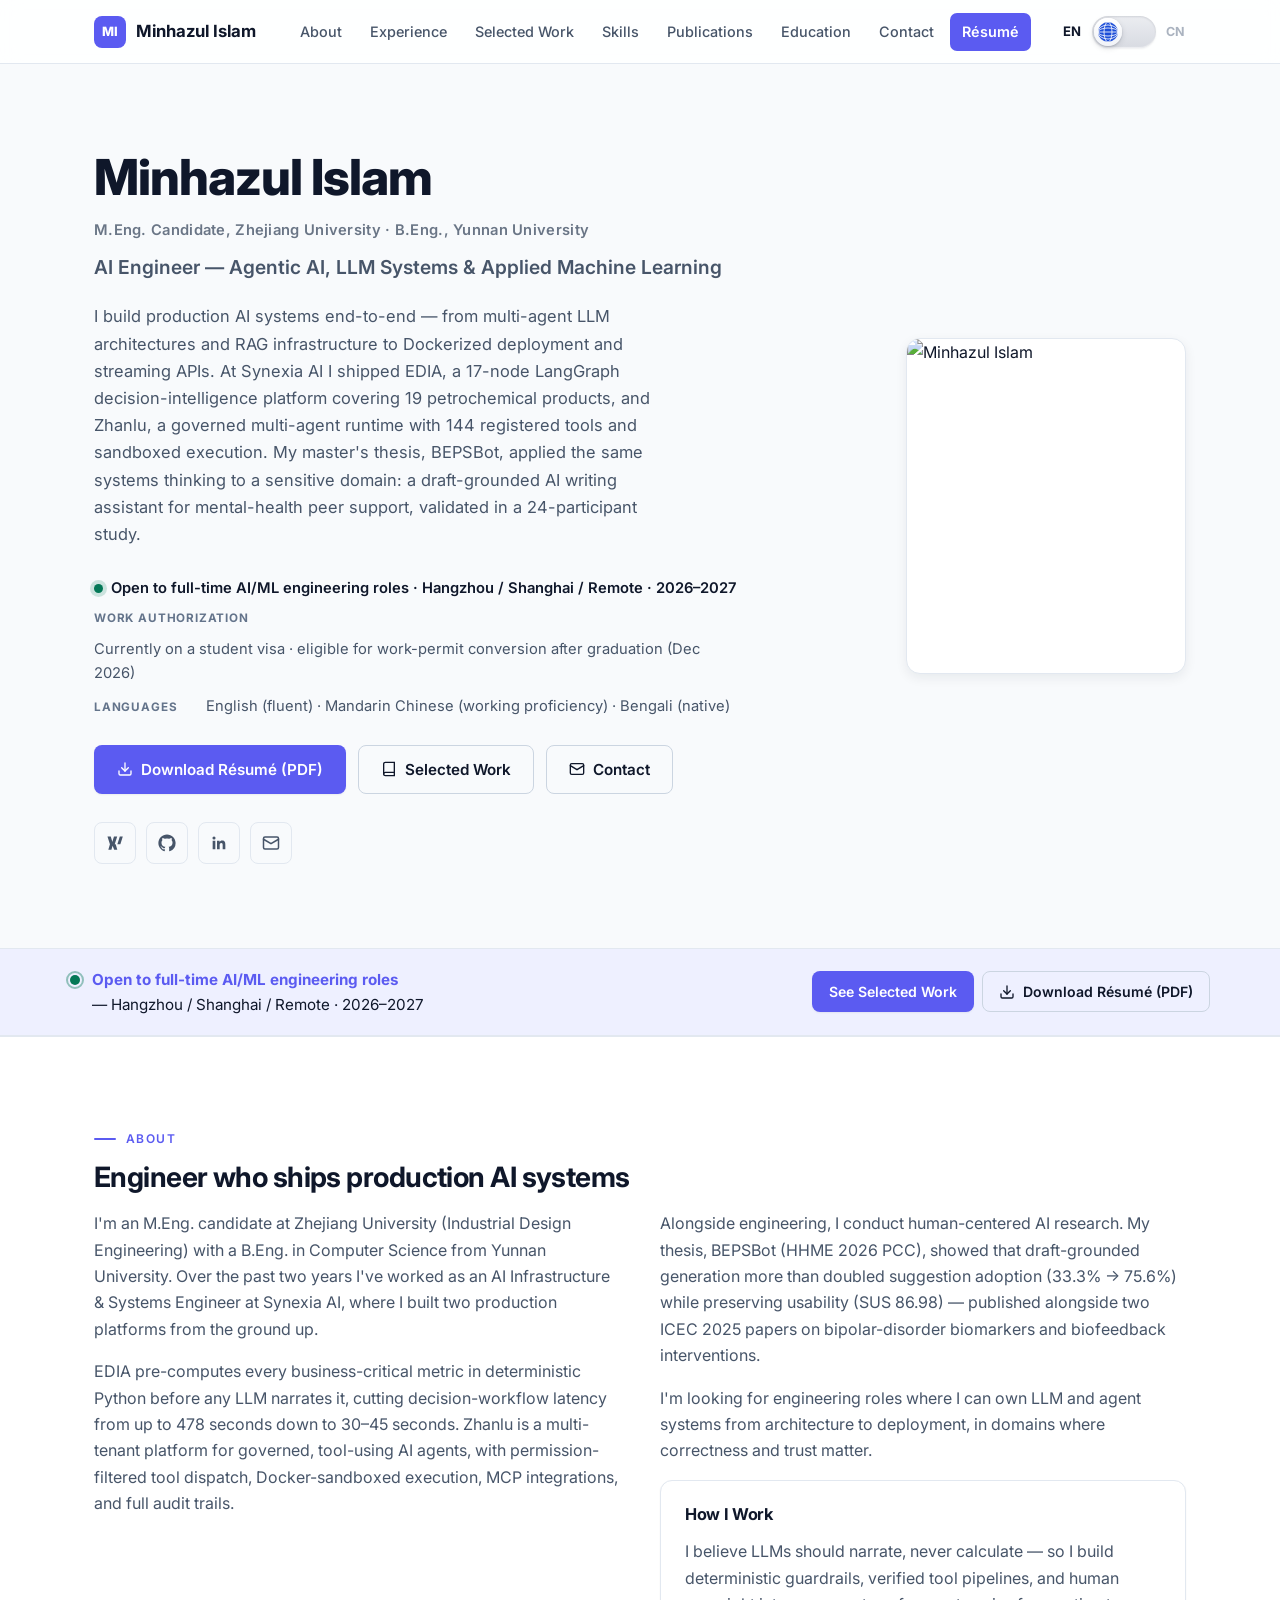
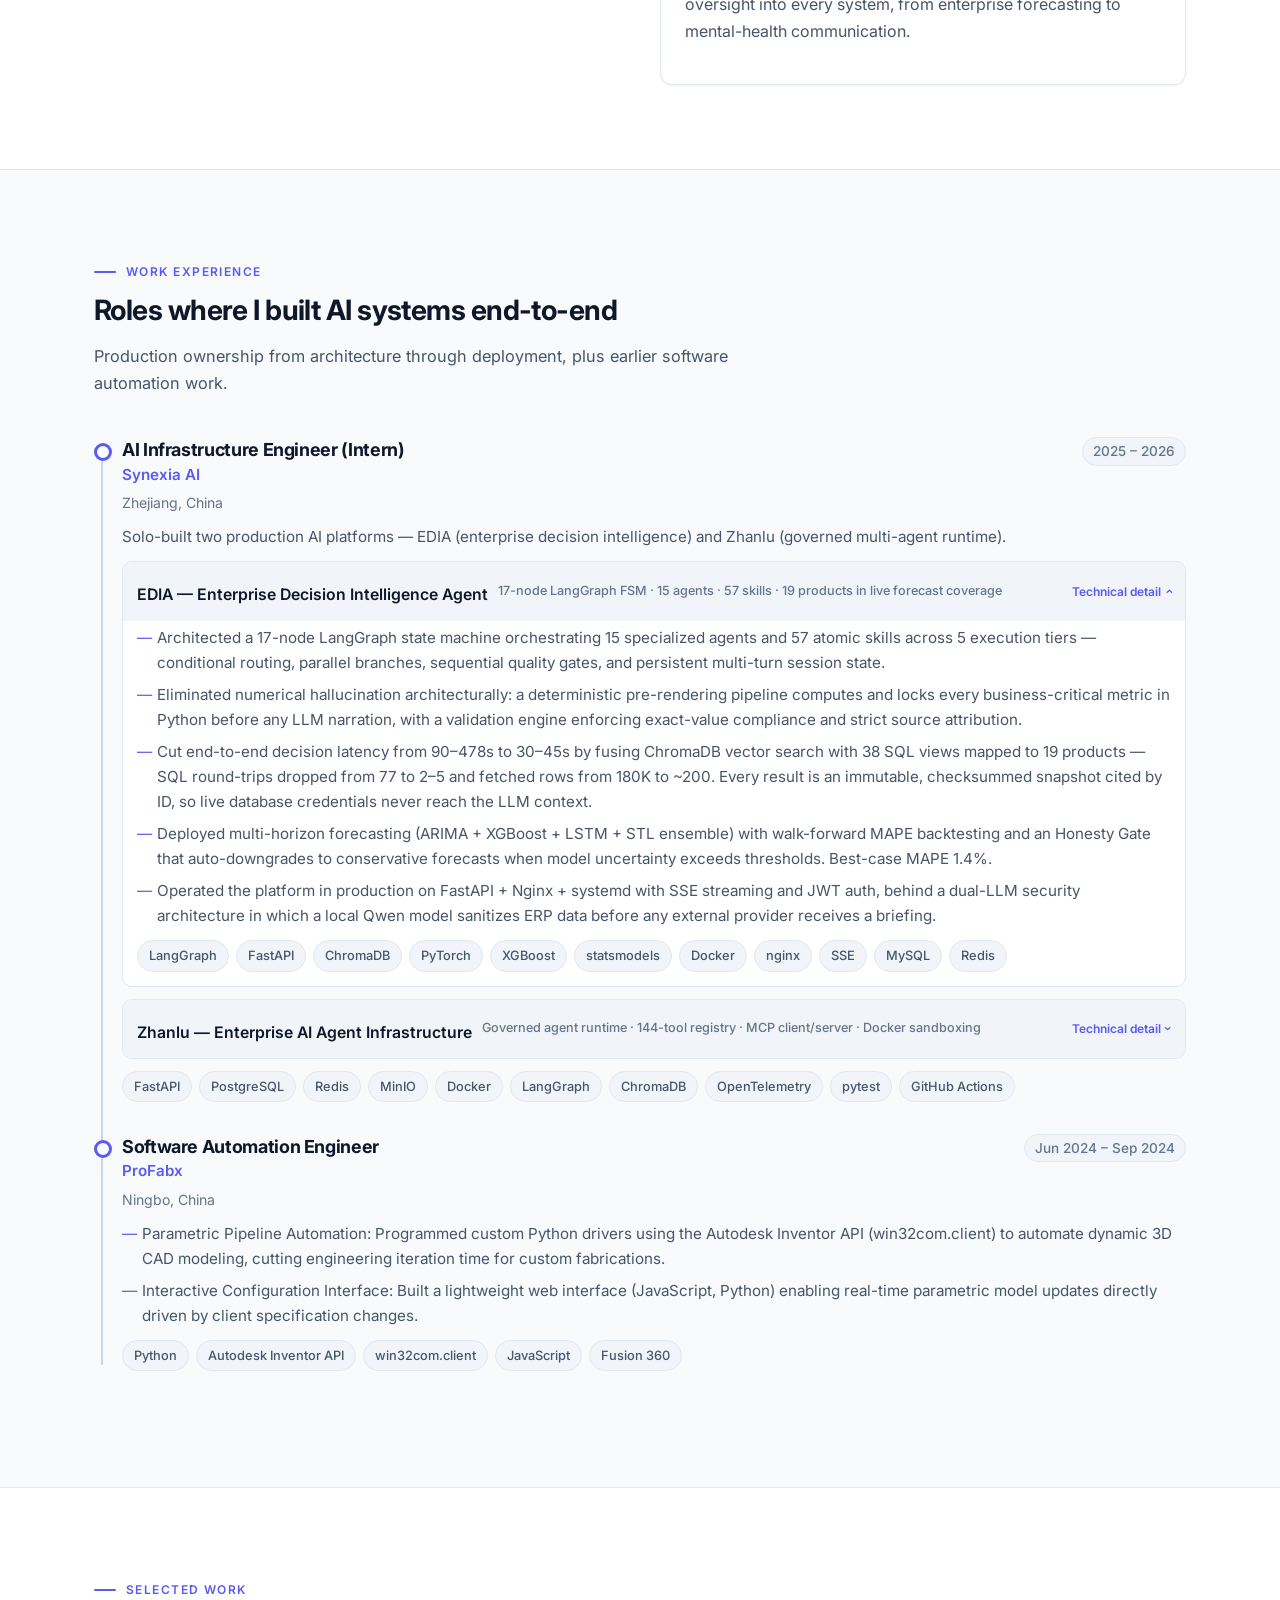
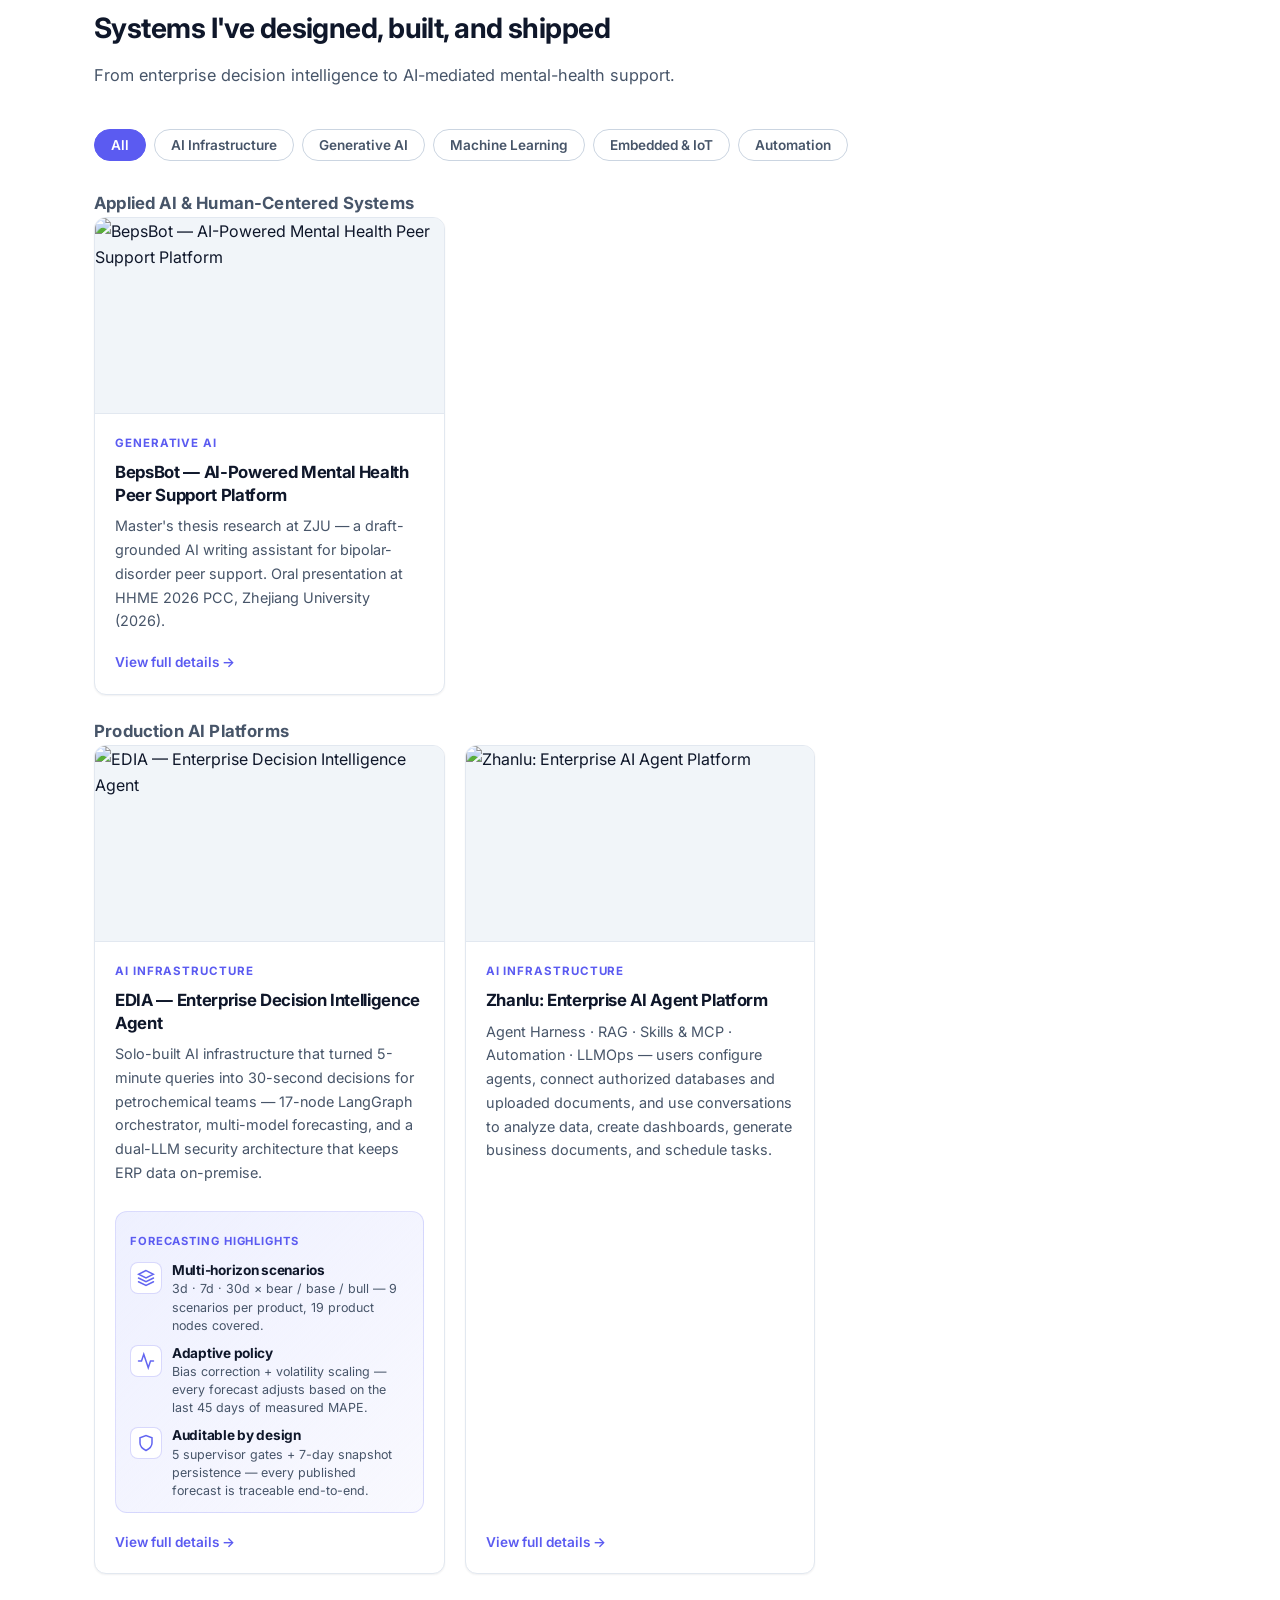
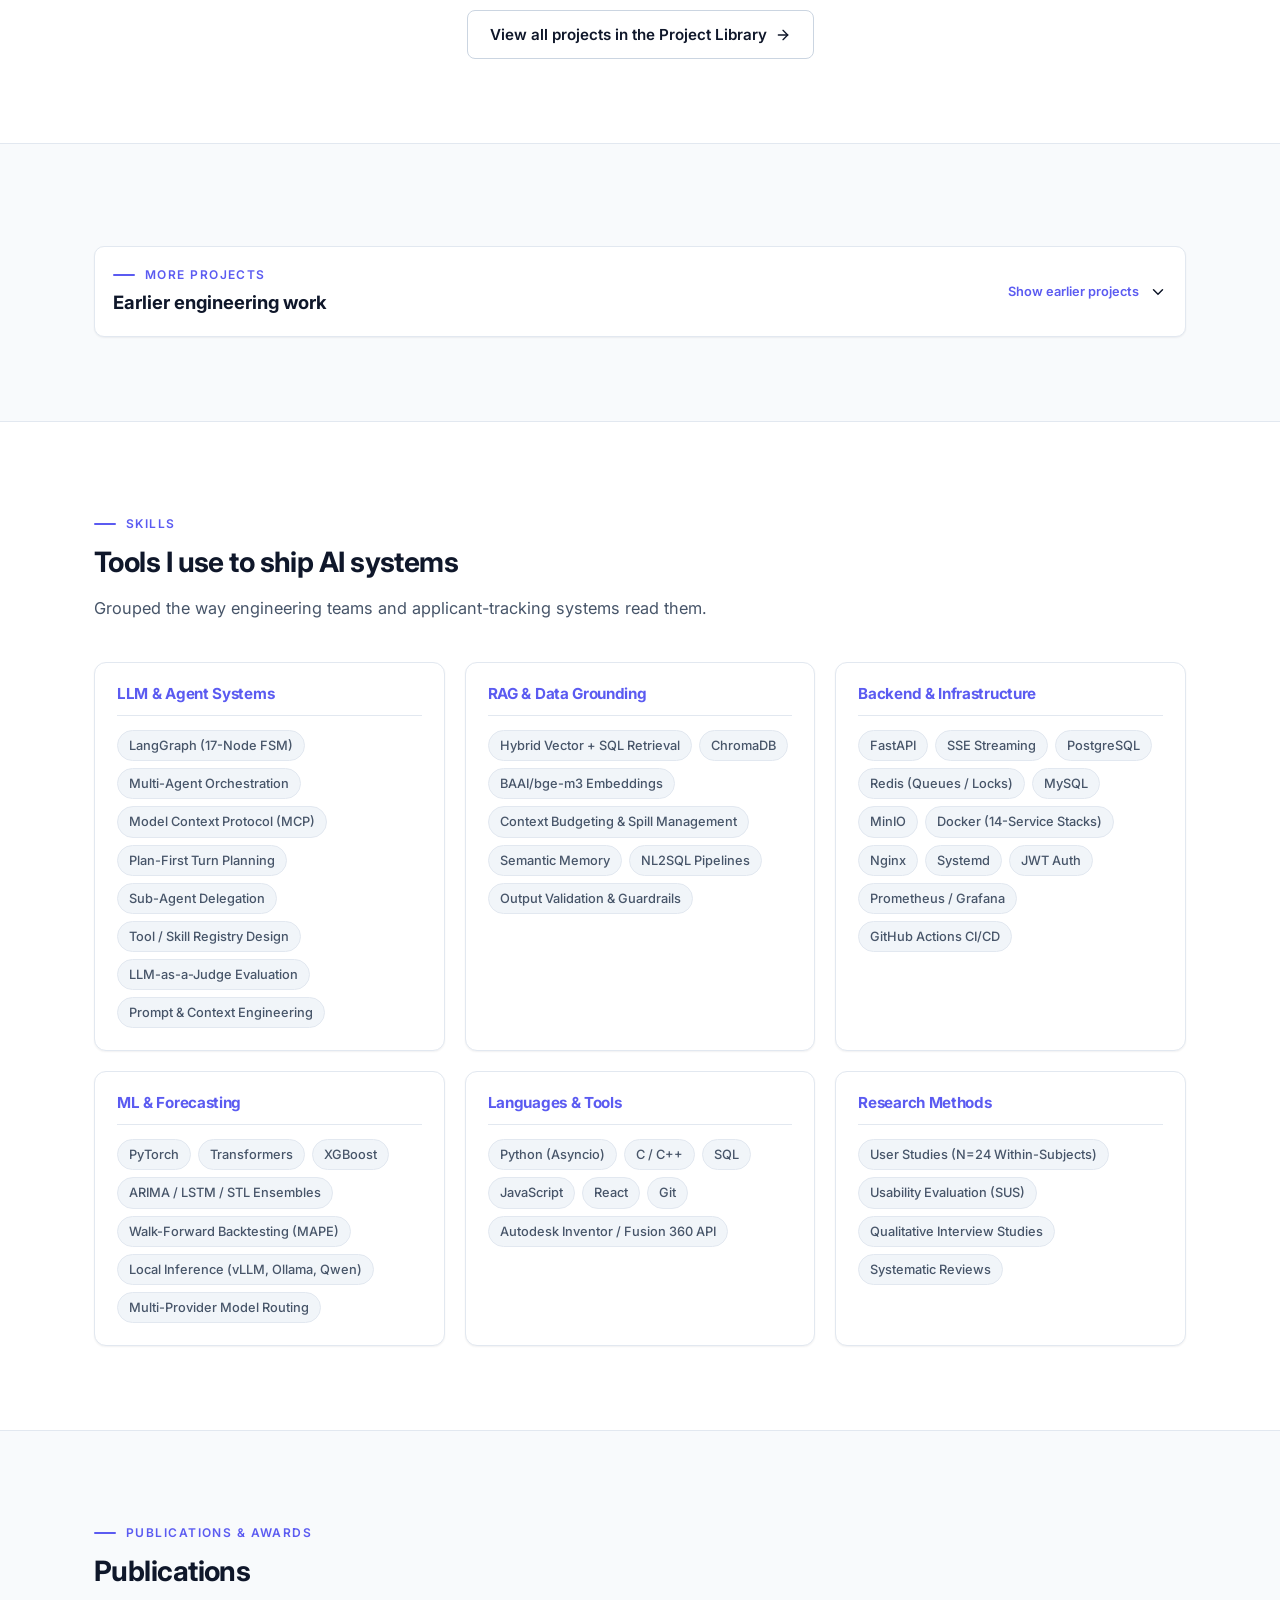
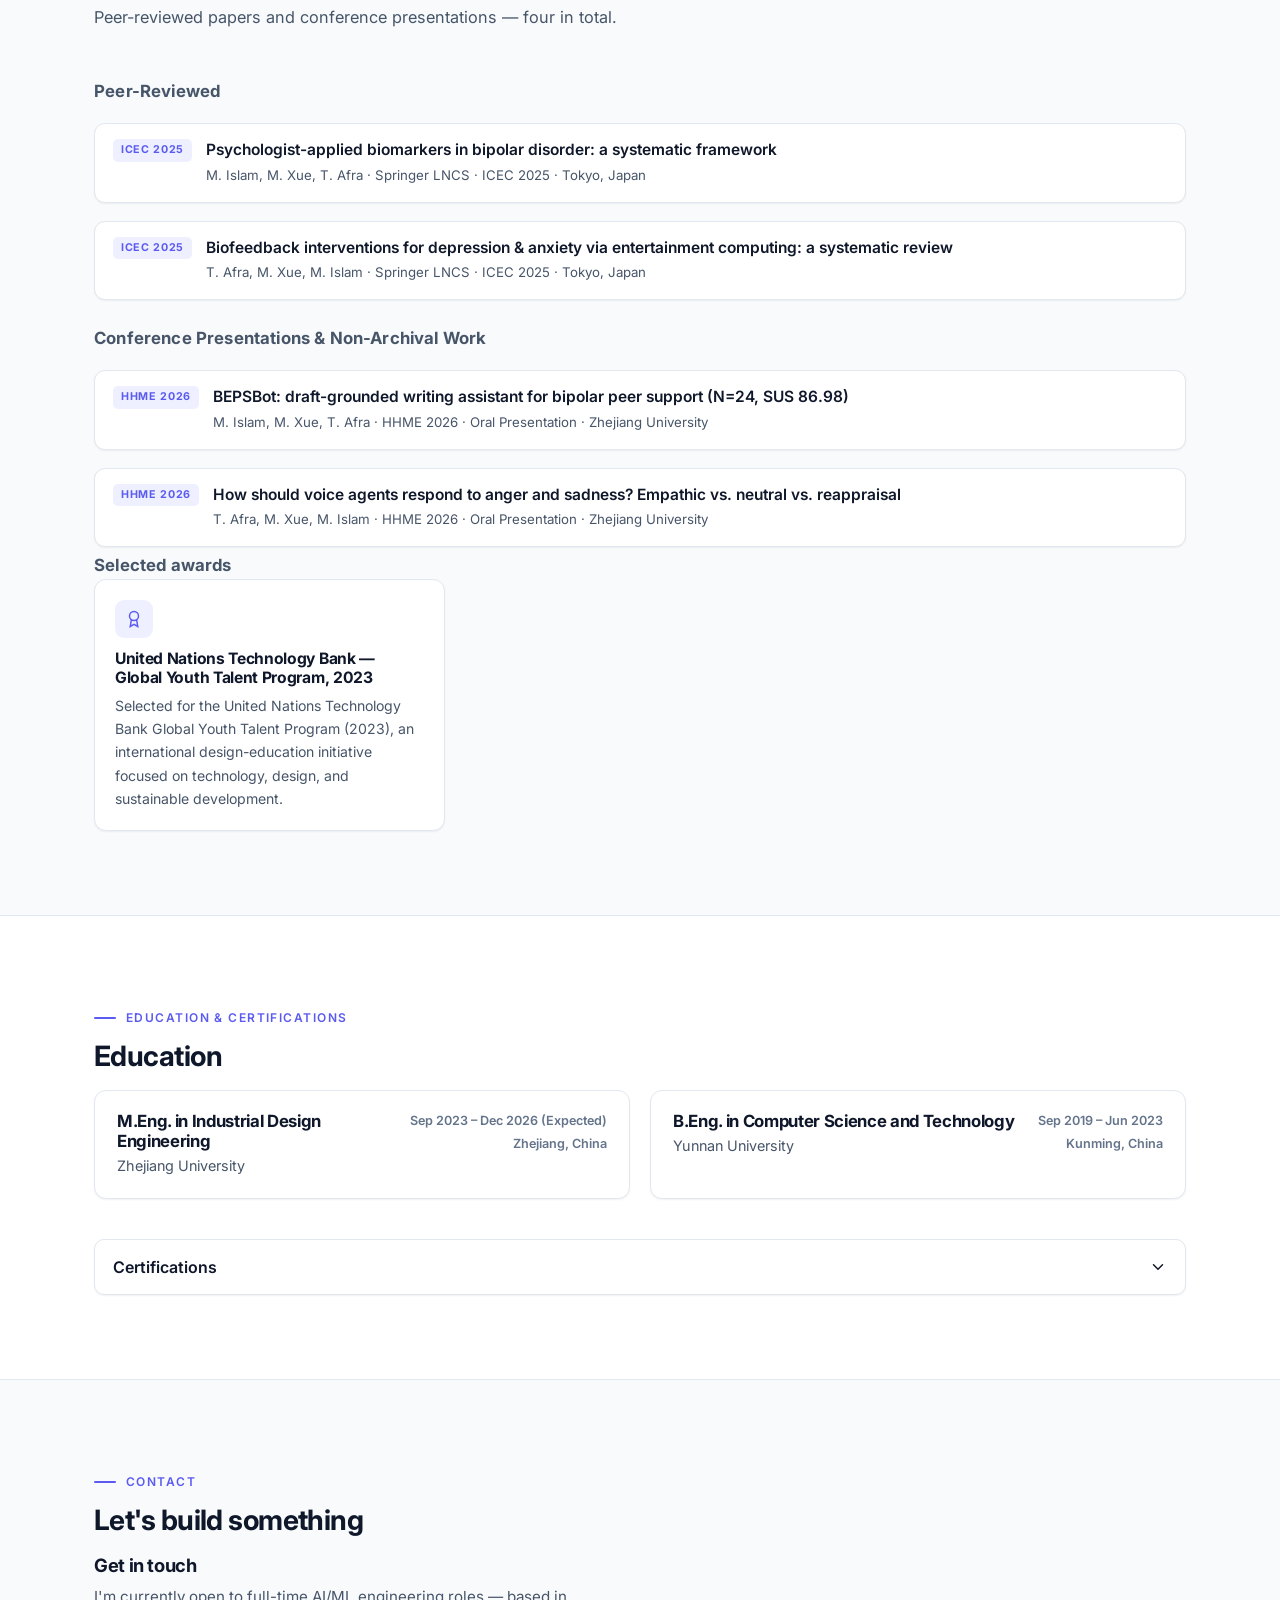
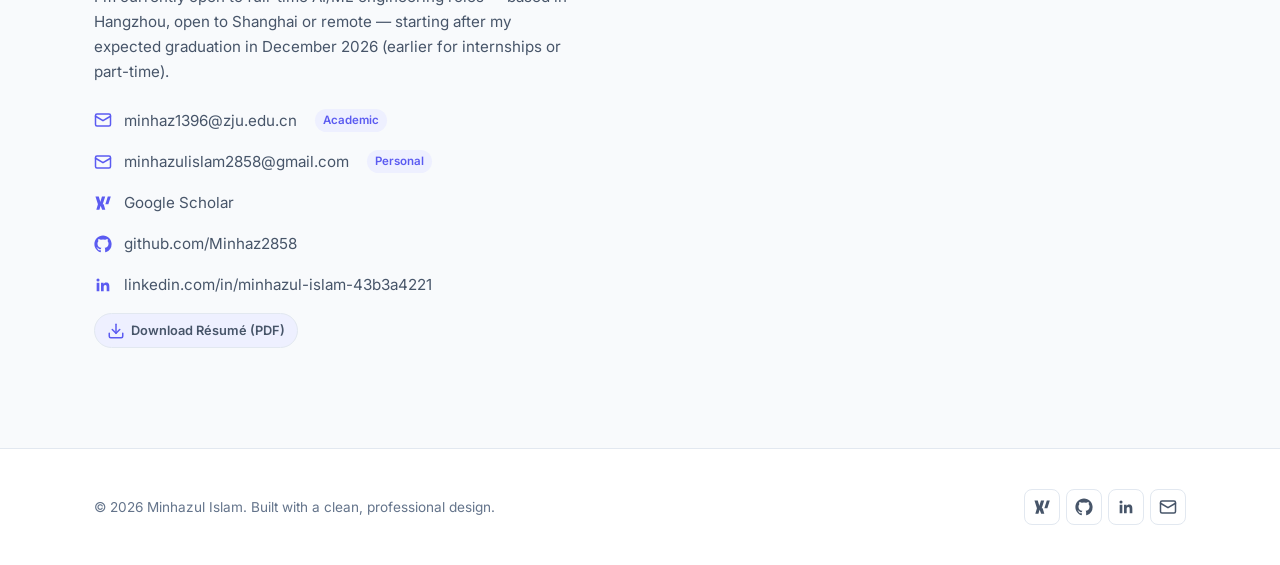
==== commit 5a096641: "Update location: Hangzhou primary (was Shanghai/Ningbo) across EN+ZH, meta, résumé; bump cache-bust" ====
--- a/index.html
+++ b/index.html
@@ -4,14 +4,14 @@
   <meta charset="UTF-8" />
   <meta name="viewport" content="width=device-width, initial-scale=1.0" />
   <title data-i18n="meta.title">Minhazul Islam — AI Engineer | Agentic AI, LLM Systems &amp; Full-Stack</title>
-  <meta name="description" data-i18n="meta.description" content="AI Engineer with 2+ years building production agentic AI systems — LangGraph multi-agent platforms, RAG infrastructure, and LLMOps. Shipped a 17-node decision-intelligence platform covering 19 petrochemical products in live forecast use. Open to AI/ML engineering roles in Shanghai or remote." />
+  <meta name="description" data-i18n="meta.description" content="AI Engineer with 2+ years building production agentic AI systems — LangGraph multi-agent platforms, RAG infrastructure, and LLMOps. Shipped a 17-node decision-intelligence platform covering 19 petrochemical products in live forecast use. Open to AI/ML engineering roles in Hangzhou or Shanghai, or remote." />
   <meta name="author" content="Minhazul Islam" />
   <meta property="og:type" content="profile" />
   <meta property="og:title" content="Minhazul Islam — AI Engineer | Agentic AI, LLM Systems &amp; Full-Stack" />
-  <meta property="og:description" content="AI Engineer building production agentic AI systems: LangGraph multi-agent platforms, RAG infrastructure, and full-stack LLM applications. Open to full-time roles in Shanghai or remote." />
+  <meta property="og:description" content="AI Engineer building production agentic AI systems: LangGraph multi-agent platforms, RAG infrastructure, and full-stack LLM applications. Open to full-time roles in Hangzhou or Shanghai, or remote." />
   <meta name="twitter:card" content="summary" />
   <meta name="twitter:title" content="Minhazul Islam — AI Engineer" />
-  <meta name="twitter:description" content="Agentic AI, LLM systems, and full-stack engineering. Open to full-time roles in Shanghai or remote." />
+  <meta name="twitter:description" content="Agentic AI, LLM systems, and full-stack engineering. Open to full-time roles in Hangzhou or Shanghai, or remote." />
   <link rel="icon" href="data:image/svg+xml,<svg xmlns='http://www.w3.org/2000/svg' viewBox='0 0 100 100'><rect width='100' height='100' rx='20' fill='%235b5bf1'/><text x='50' y='68' font-size='52' font-family='Arial' font-weight='bold' fill='white' text-anchor='middle'>MI</text></svg>" />
   <link rel="preconnect" href="https://fonts.googleapis.com" />
   <link rel="preconnect" href="https://fonts.gstatic.com" crossorigin />
@@ -122,7 +122,7 @@
             <ul class="hero-status">
               <li class="hs-item">
                 <span class="hs-dot" aria-hidden="true"></span>
-                <span class="hs-text" id="hero-availability">Open to full-time AI/ML engineering roles · Shanghai or remote · 2026–2027</span>
+                <span class="hs-text" id="hero-availability">Open to full-time AI/ML engineering roles · Hangzhou / Shanghai / Remote · 2026–2027</span>
               </li>
               <li class="hs-item">
                 <span class="hs-label" data-i18n="avail.workAuthLabel">Work authorization</span>
@@ -178,7 +178,7 @@
           <span class="av-pulse" aria-hidden="true"></span>
           <span class="avail-content">
             <strong data-i18n="avail.textStrong">Open to full-time AI/ML engineering roles</strong>
-            <span data-i18n="avail.textRest"> — Shanghai or remote · 2026–2027</span>
+            <span data-i18n="avail.textRest"> — Hangzhou / Shanghai / Remote · 2026–2027</span>
           </span>
         </p>
         <div class="availability-actions">
@@ -325,7 +325,7 @@
         <div class="contact-grid">
           <div class="contact-info">
             <h3 data-i18n="contact.getInTouch">Get in touch</h3>
-            <p data-i18n="contact.text">I'm open to full-time AI/ML engineering roles in Shanghai or remote, starting 2026–2027. I'm most interested in teams building LLM/agent systems, RAG infrastructure, or applied machine learning where correctness matters. I'm also happy to talk about the published research behind these systems.</p>
+            <p data-i18n="contact.text">I'm open to full-time AI/ML engineering roles in Hangzhou or Shanghai, or remote, starting 2026–2027. I'm most interested in teams building LLM/agent systems, RAG infrastructure, or applied machine learning where correctness matters. I'm also happy to talk about the published research behind these systems.</p>
             <ul class="contact-list">
               <li>
                 <svg viewBox="0 0 24 24" fill="none" stroke="currentColor" stroke-width="2" stroke-linecap="round"><rect x="2" y="4" width="20" height="16" rx="2"/><path d="m22 7-10 6L2 7"/></svg>
@@ -383,9 +383,9 @@
     </div>
   </footer>
 
-  <script src="js/i18n.js?v=1101"></script>
-  <script src="js/data.js?v=1101"></script>
-  <script src="js/data.zh.js?v=1101"></script>
+  <script src="js/i18n.js?v=1102"></script>
+  <script src="js/data.js?v=1103"></script>
+  <script src="js/data.zh.js?v=1102"></script>
   <script src="js/main.js?v=1101"></script>
 </body>
 </html>
